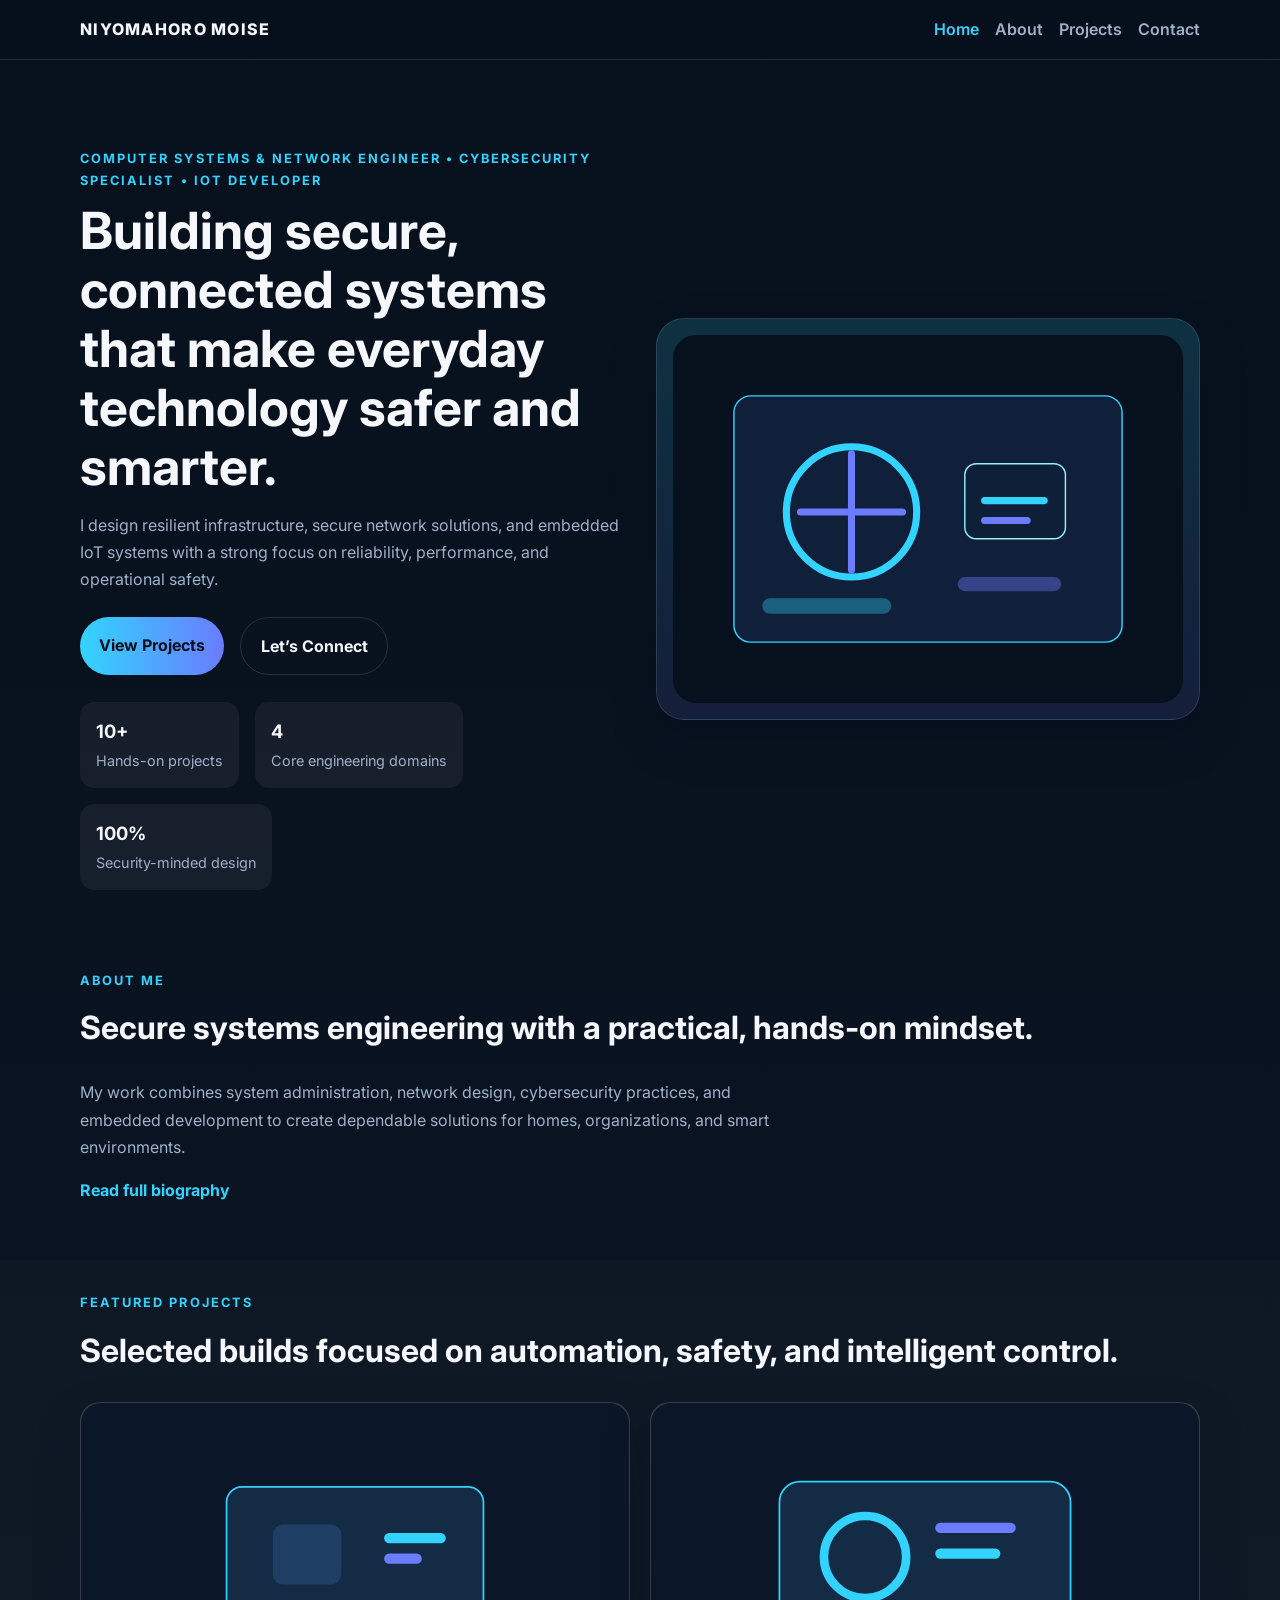
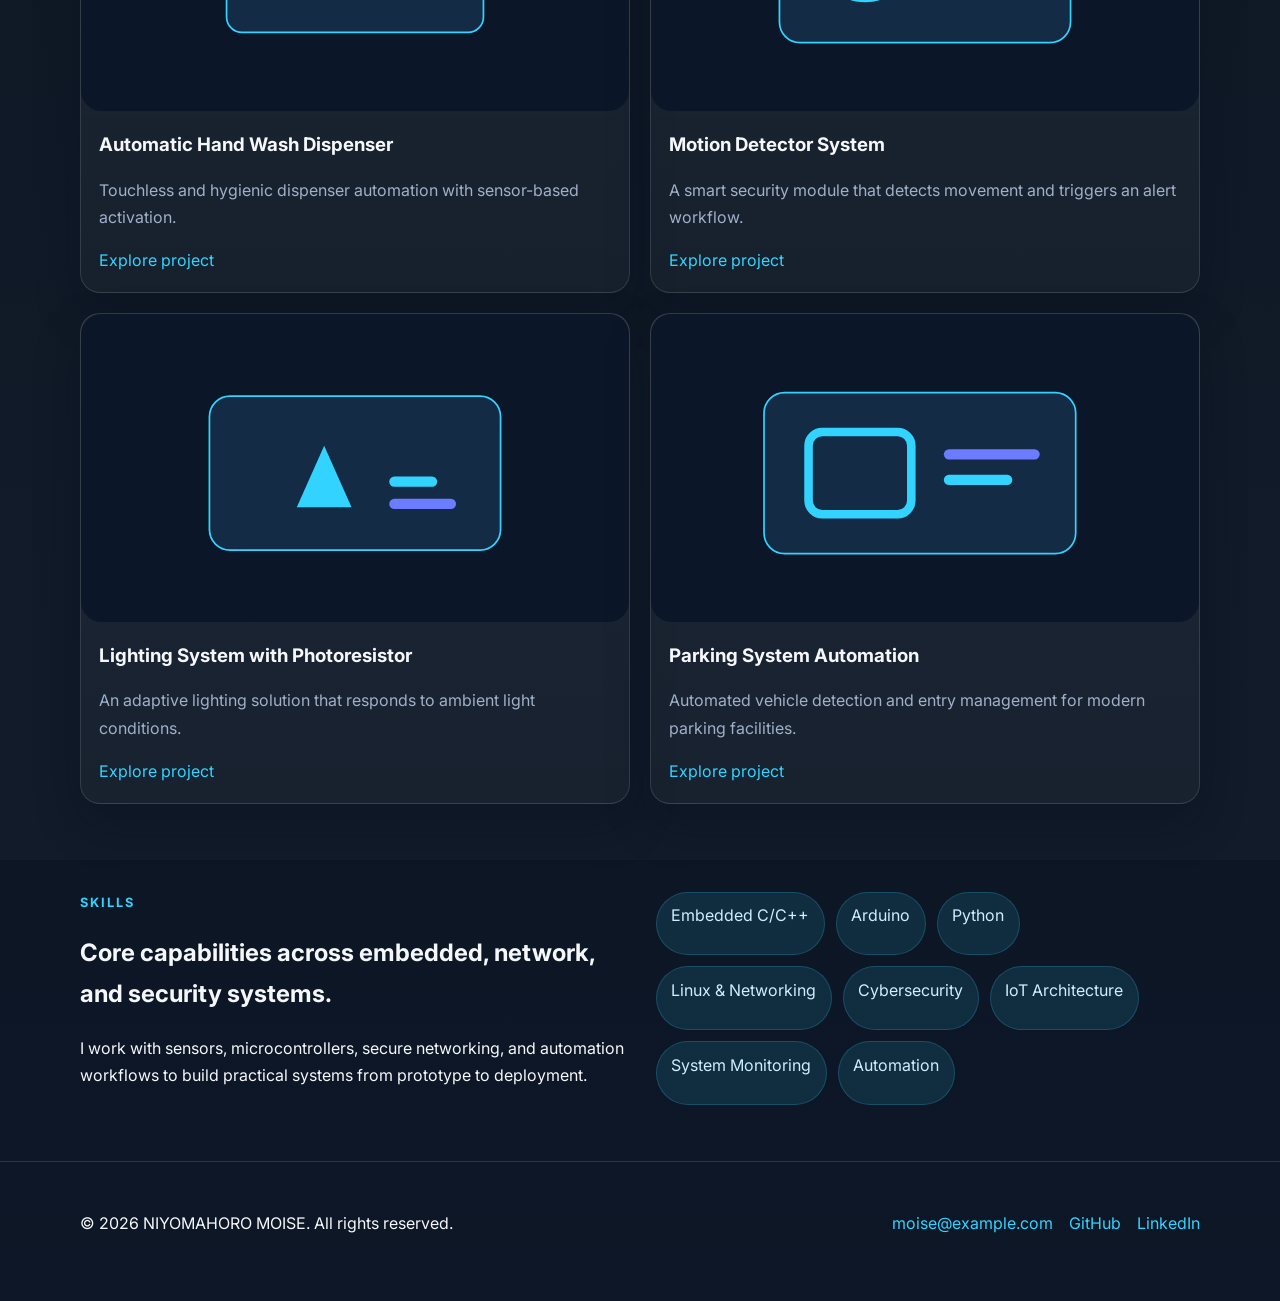
==== index.html @ 3edc1a29 "Initial portfolio website" ====
<!DOCTYPE html>
<html lang="en">
  <head>
    <meta charset="UTF-8" />
    <meta name="viewport" content="width=device-width, initial-scale=1.0" />
    <meta
      name="description"
      content="Portfolio of NIYOMAHORO MOISE, a Computer Systems & Network Engineer, Cybersecurity Specialist, and IoT Developer."
    />
    <meta name="theme-color" content="#07111d" />
    <meta name="robots" content="index,follow" />
    <title>NIYOMAHORO MOISE | Cybersecurity & IoT Engineer</title>
    <link rel="preconnect" href="https://fonts.googleapis.com" />
    <link rel="preconnect" href="https://fonts.gstatic.com" crossorigin />
    <link
      href="https://fonts.googleapis.com/css2?family=Inter:wght@400;500;600;700;800&display=swap"
      rel="stylesheet"
    />
    <link rel="stylesheet" href="styles.css" />
  </head>
  <body>
    <header class="site-header">
      <div class="container nav-wrap">
        <a class="brand" href="index.html">NIYOMAHORO MOISE</a>
        <nav aria-label="Primary navigation">
          <ul class="nav-links">
            <li><a href="index.html" class="active">Home</a></li>
            <li><a href="about.html">About</a></li>
            <li><a href="projects.html">Projects</a></li>
            <li><a href="contact.html">Contact</a></li>
          </ul>
        </nav>
      </div>
    </header>

    <main>
      <section class="hero">
        <div class="container hero-grid">
          <div class="hero-content">
            <p class="eyebrow">Computer Systems & Network Engineer • Cybersecurity Specialist • IoT Developer</p>
            <h1>Building secure, connected systems that make everyday technology safer and smarter.</h1>
            <p class="lead">
              I design resilient infrastructure, secure network solutions, and embedded IoT systems with a strong focus on reliability, performance, and operational safety.
            </p>
            <div class="hero-actions">
              <a class="btn btn-primary" href="projects.html">View Projects</a>
              <a class="btn btn-secondary" href="contact.html">Let’s Connect</a>
            </div>
            <ul class="quick-stats">
              <li><strong>10+</strong><span>Hands-on projects</span></li>
              <li><strong>4</strong><span>Core engineering domains</span></li>
              <li><strong>100%</strong><span>Security-minded design</span></li>
            </ul>
          </div>
          <div class="hero-visual">
            <img src="assets/images/hero-illustration.svg" alt="Cybersecurity and IoT illustration" />
          </div>
        </div>
      </section>

      <section class="section">
        <div class="container">
          <div class="section-heading">
            <p class="eyebrow">About Me</p>
            <h2>Secure systems engineering with a practical, hands-on mindset.</h2>
          </div>
          <div class="about-preview">
            <p>
              My work combines system administration, network design, cybersecurity practices, and embedded development to create dependable solutions for homes, organizations, and smart environments.
            </p>
            <a class="text-link" href="about.html">Read full biography</a>
          </div>
        </div>
      </section>

      <section class="section alt-section">
        <div class="container">
          <div class="section-heading">
            <p class="eyebrow">Featured Projects</p>
            <h2>Selected builds focused on automation, safety, and intelligent control.</h2>
          </div>
          <div class="card-grid">
            <article class="card">
              <img src="assets/images/project-handwash.svg" alt="Automatic Hand Wash Dispenser illustration" />
              <div class="card-body">
                <h3>Automatic Hand Wash Dispenser</h3>
                <p>Touchless and hygienic dispenser automation with sensor-based activation.</p>
                <a href="automatic-hand-wash-dispenser.html">Explore project</a>
              </div>
            </article>
            <article class="card">
              <img src="assets/images/project-motion.svg" alt="Motion Detector System illustration" />
              <div class="card-body">
                <h3>Motion Detector System</h3>
                <p>A smart security module that detects movement and triggers an alert workflow.</p>
                <a href="motion-detector-system.html">Explore project</a>
              </div>
            </article>
            <article class="card">
              <img src="assets/images/project-lighting.svg" alt="Lighting System with Photoresistor illustration" />
              <div class="card-body">
                <h3>Lighting System with Photoresistor</h3>
                <p>An adaptive lighting solution that responds to ambient light conditions.</p>
                <a href="lighting-system-photoresistor.html">Explore project</a>
              </div>
            </article>
            <article class="card">
              <img src="assets/images/project-parking.svg" alt="Parking System Automation illustration" />
              <div class="card-body">
                <h3>Parking System Automation</h3>
                <p>Automated vehicle detection and entry management for modern parking facilities.</p>
                <a href="parking-system-automation.html">Explore project</a>
              </div>
            </article>
          </div>
        </div>
      </section>

      <section class="section">
        <div class="container split-grid">
          <div>
            <p class="eyebrow">Skills</p>
            <h2>Core capabilities across embedded, network, and security systems.</h2>
            <p>
              I work with sensors, microcontrollers, secure networking, and automation workflows to build practical systems from prototype to deployment.
            </p>
          </div>
          <div class="pill-list">
            <span>Embedded C/C++</span>
            <span>Arduino</span>
            <span>Python</span>
            <span>Linux & Networking</span>
            <span>Cybersecurity</span>
            <span>IoT Architecture</span>
            <span>System Monitoring</span>
            <span>Automation</span>
          </div>
        </div>
      </section>
    </main>

    <footer class="site-footer">
      <div class="container footer-wrap">
        <p>© 2026 NIYOMAHORO MOISE. All rights reserved.</p>
        <div class="footer-links">
          <a href="mailto:moise@example.com">moise@example.com</a>
          <a href="https://github.com/MoiseNiyomahoro" target="_blank" rel="noreferrer">GitHub</a>
          <a href="https://www.linkedin.com/in/moise-niyomahoro/" target="_blank" rel="noreferrer">LinkedIn</a>
        </div>
      </div>
    </footer>
  </body>
</html>
---- styles.css ----
:root {
  --bg: #07111d;
  --bg-alt: #0d1727;
  --surface: #10203a;
  --surface-2: #162948;
  --text: #f5f7fb;
  --muted: #9fb0c9;
  --accent: #32d4ff;
  --accent-2: #6b7cff;
  --border: rgba(255, 255, 255, 0.12);
  --shadow: 0 20px 45px rgba(3, 12, 24, 0.28);
}

* {
  box-sizing: border-box;
}

html {
  scroll-behavior: smooth;
}

body {
  margin: 0;
  font-family: "Inter", Arial, sans-serif;
  color: var(--text);
  background: linear-gradient(180deg, var(--bg) 0%, var(--bg-alt) 100%);
  line-height: 1.7;
}

a {
  color: var(--accent);
  text-decoration: none;
}

a:hover {
  color: #84e4ff;
}

img {
  max-width: 100%;
  display: block;
  border-radius: 16px;
}

.container {
  width: min(1120px, calc(100% - 2rem));
  margin: 0 auto;
}

.site-header {
  position: sticky;
  top: 0;
  z-index: 20;
  background: rgba(7, 17, 29, 0.85);
  backdrop-filter: blur(14px);
  border-bottom: 1px solid var(--border);
}

.nav-wrap,
.footer-wrap {
  display: flex;
  align-items: center;
  justify-content: space-between;
  padding: 1rem 0;
  gap: 1rem;
}

.brand {
  font-weight: 800;
  letter-spacing: 0.08em;
  text-transform: uppercase;
  color: var(--text);
}

.nav-links {
  display: flex;
  gap: 1rem;
  list-style: none;
  margin: 0;
  padding: 0;
  flex-wrap: wrap;
}

.nav-links a {
  color: var(--muted);
  font-weight: 600;
}

.nav-links a.active,
.nav-links a:hover {
  color: var(--accent);
}

.hero {
  padding: 4.5rem 0 3rem;
}

.hero-grid,
.split-grid {
  display: grid;
  gap: 2rem;
}

.eyebrow {
  margin: 0 0 0.6rem;
  text-transform: uppercase;
  color: var(--accent);
  letter-spacing: 0.16em;
  font-size: 0.8rem;
  font-weight: 700;
}

.hero h1,
.content-section h1 {
  font-size: clamp(2rem, 4vw, 3.2rem);
  line-height: 1.15;
  margin: 0 0 1rem;
}

.lead,
.content-section p,
.about-preview p,
.card p,
.contact-card p {
  color: var(--muted);
  max-width: 70ch;
}

.hero-actions {
  display: flex;
  gap: 1rem;
  flex-wrap: wrap;
  margin: 1.5rem 0;
}

.btn {
  display: inline-block;
  padding: 0.9rem 1.2rem;
  border-radius: 999px;
  font-weight: 700;
  transition: transform 0.2s ease, background 0.2s ease;
}

.btn:hover {
  transform: translateY(-2px);
}

.btn-primary {
  background: linear-gradient(90deg, var(--accent) 0%, var(--accent-2) 100%);
  color: #03101a;
}

.btn-secondary {
  border: 1px solid var(--border);
  color: var(--text);
}

.quick-stats {
  display: flex;
  gap: 1rem;
  flex-wrap: wrap;
  list-style: none;
  padding: 0;
  margin: 1.7rem 0 0;
}

.quick-stats li {
  background: rgba(255, 255, 255, 0.05);
  padding: 0.85rem 1rem;
  border-radius: 14px;
  min-width: 140px;
}

.quick-stats strong {
  display: block;
  font-size: 1.15rem;
}

.quick-stats span {
  color: var(--muted);
  font-size: 0.9rem;
}

.hero-visual {
  background: linear-gradient(180deg, rgba(50, 212, 255, 0.16), rgba(107, 124, 255, 0.12));
  padding: 1rem;
  border-radius: 28px;
  border: 1px solid var(--border);
  box-shadow: var(--shadow);
}

.section {
  padding: 2rem 0 3.5rem;
}

.alt-section {
  background: rgba(255, 255, 255, 0.02);
}

.section-heading {
  margin-bottom: 1.5rem;
}

.section-heading h2,
.content-section h2 {
  margin: 0;
  font-size: clamp(1.45rem, 2.5vw, 2rem);
}

.card-grid {
  display: grid;
  gap: 1.25rem;
}

.card {
  background: linear-gradient(180deg, rgba(255,255,255,0.06), rgba(255,255,255,0.03));
  border: 1px solid var(--border);
  border-radius: 20px;
  overflow: hidden;
  box-shadow: var(--shadow);
}

.card-body {
  padding: 1.1rem;
}

.card h3 {
  margin-top: 0;
  margin-bottom: 0.6rem;
}

.pill-list {
  display: flex;
  gap: 0.7rem;
  flex-wrap: wrap;
}

.pill-list span {
  padding: 0.6rem 0.9rem;
  border-radius: 999px;
  background: rgba(50, 212, 255, 0.12);
  color: #cceefe;
  border: 1px solid rgba(50, 212, 255, 0.2);
}

.feature-list {
  color: var(--muted);
  padding-left: 1.2rem;
}

.page-shell {
  padding: 2.5rem 0 4rem;
}

.content-section {
  padding: 1rem 0 2rem;
}

.text-link {
  font-weight: 700;
}

.project-layout {
  display: grid;
  gap: 2rem;
}

.project-panel {
  background: rgba(255,255,255,0.04);
  border: 1px solid var(--border);
  border-radius: 24px;
  padding: 1.25rem;
}

.code-block {
  background: #020913;
  padding: 1rem;
  border-radius: 16px;
  overflow-x: auto;
  border: 1px solid var(--border);
}

.code-block code {
  color: #9aefff;
  font-family: Consolas, monospace;
  font-size: 0.95rem;
}

.placeholder {
  border: 1px dashed rgba(255,255,255,0.2);
  border-radius: 18px;
  padding: 1.5rem;
  text-align: center;
  color: var(--muted);
  background: rgba(255,255,255,0.03);
}

.contact-card {
  background: rgba(255,255,255,0.04);
  border: 1px solid var(--border);
  border-radius: 22px;
  padding: 1.25rem;
}

.site-footer {
  border-top: 1px solid var(--border);
  padding: 1rem 0 2rem;
}

.footer-links {
  display: flex;
  gap: 1rem;
  flex-wrap: wrap;
}

@media (min-width: 768px) {
  .hero-grid,
  .split-grid,
  .card-grid {
    grid-template-columns: repeat(2, minmax(0, 1fr));
  }

  .hero-grid {
    align-items: center;
  }

  .card-grid {
    grid-template-columns: repeat(2, minmax(0, 1fr));
  }

  .project-layout {
    grid-template-columns: 1.2fr 0.8fr;
  }
}

@media (min-width: 1024px) {
  .hero {
    padding-top: 5.5rem;
  }

  .card-grid {
    grid-template-columns: repeat(2, minmax(0, 1fr));
  }
}
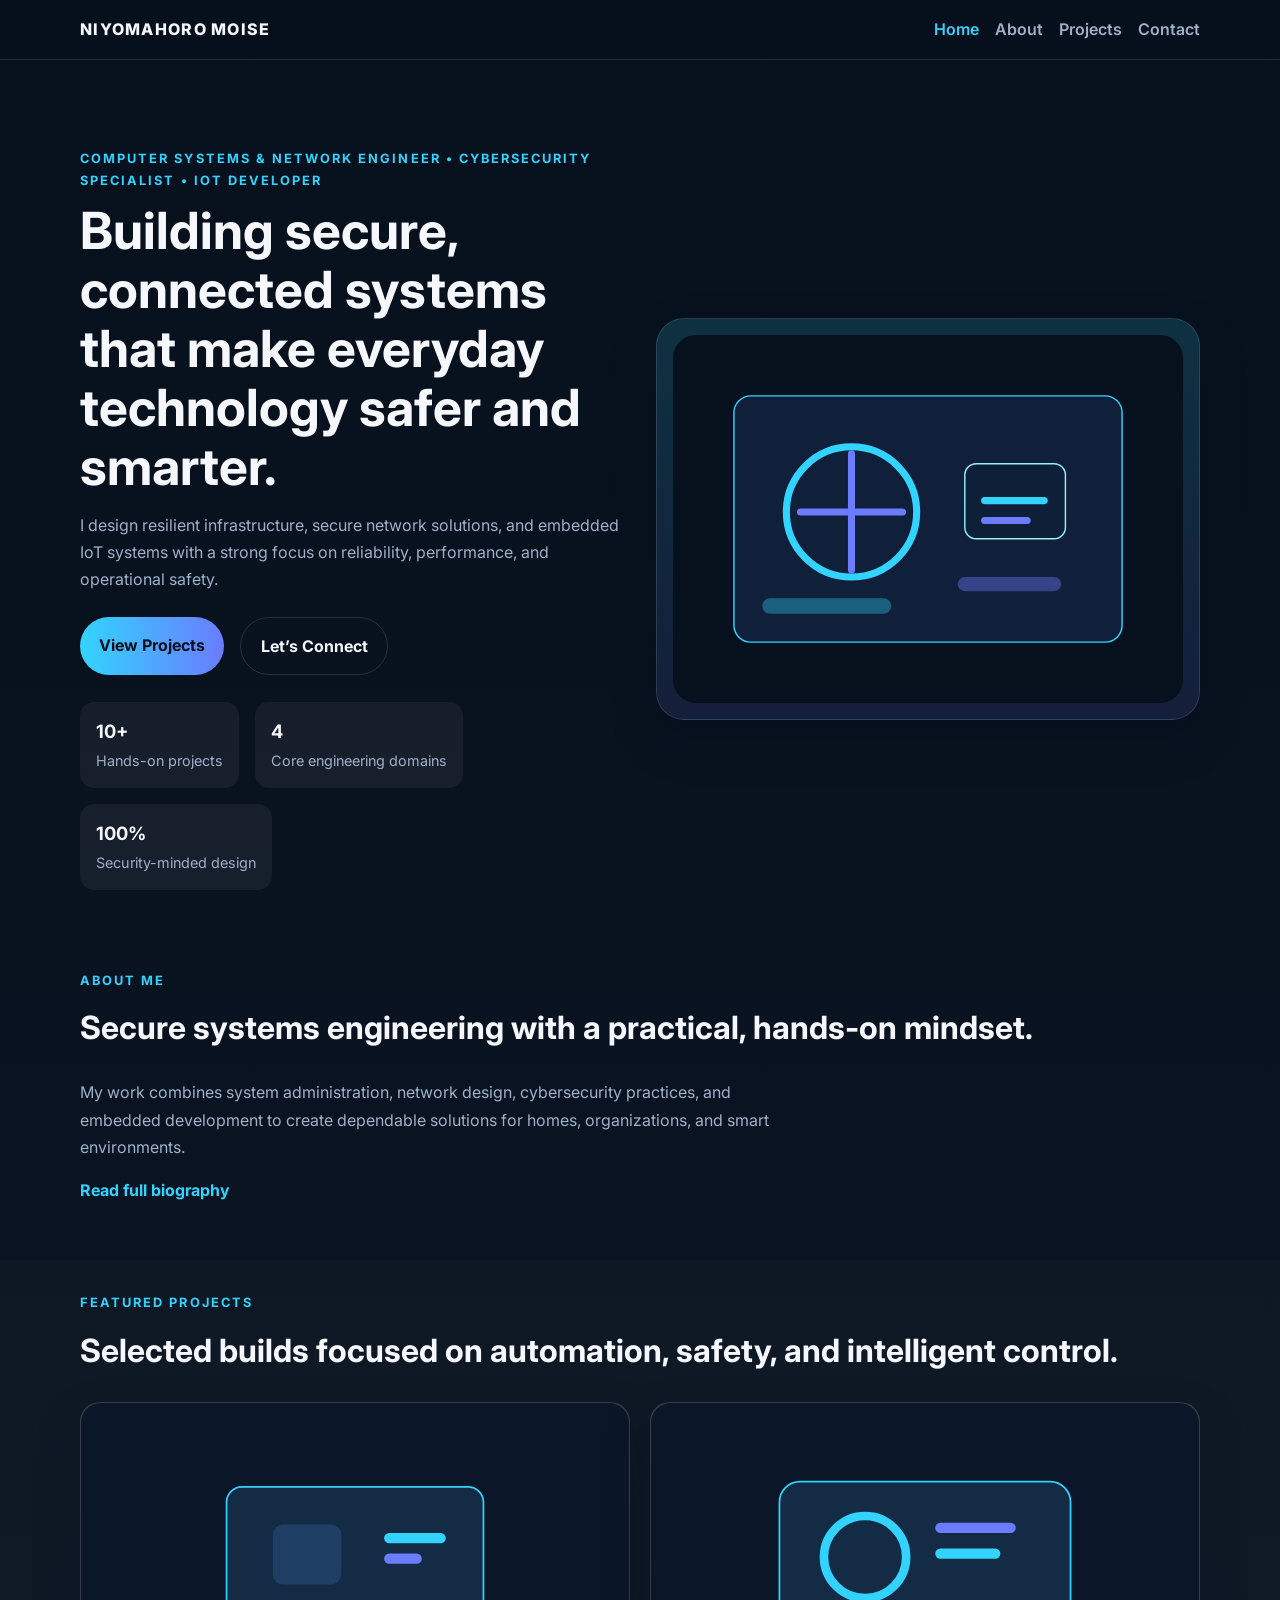
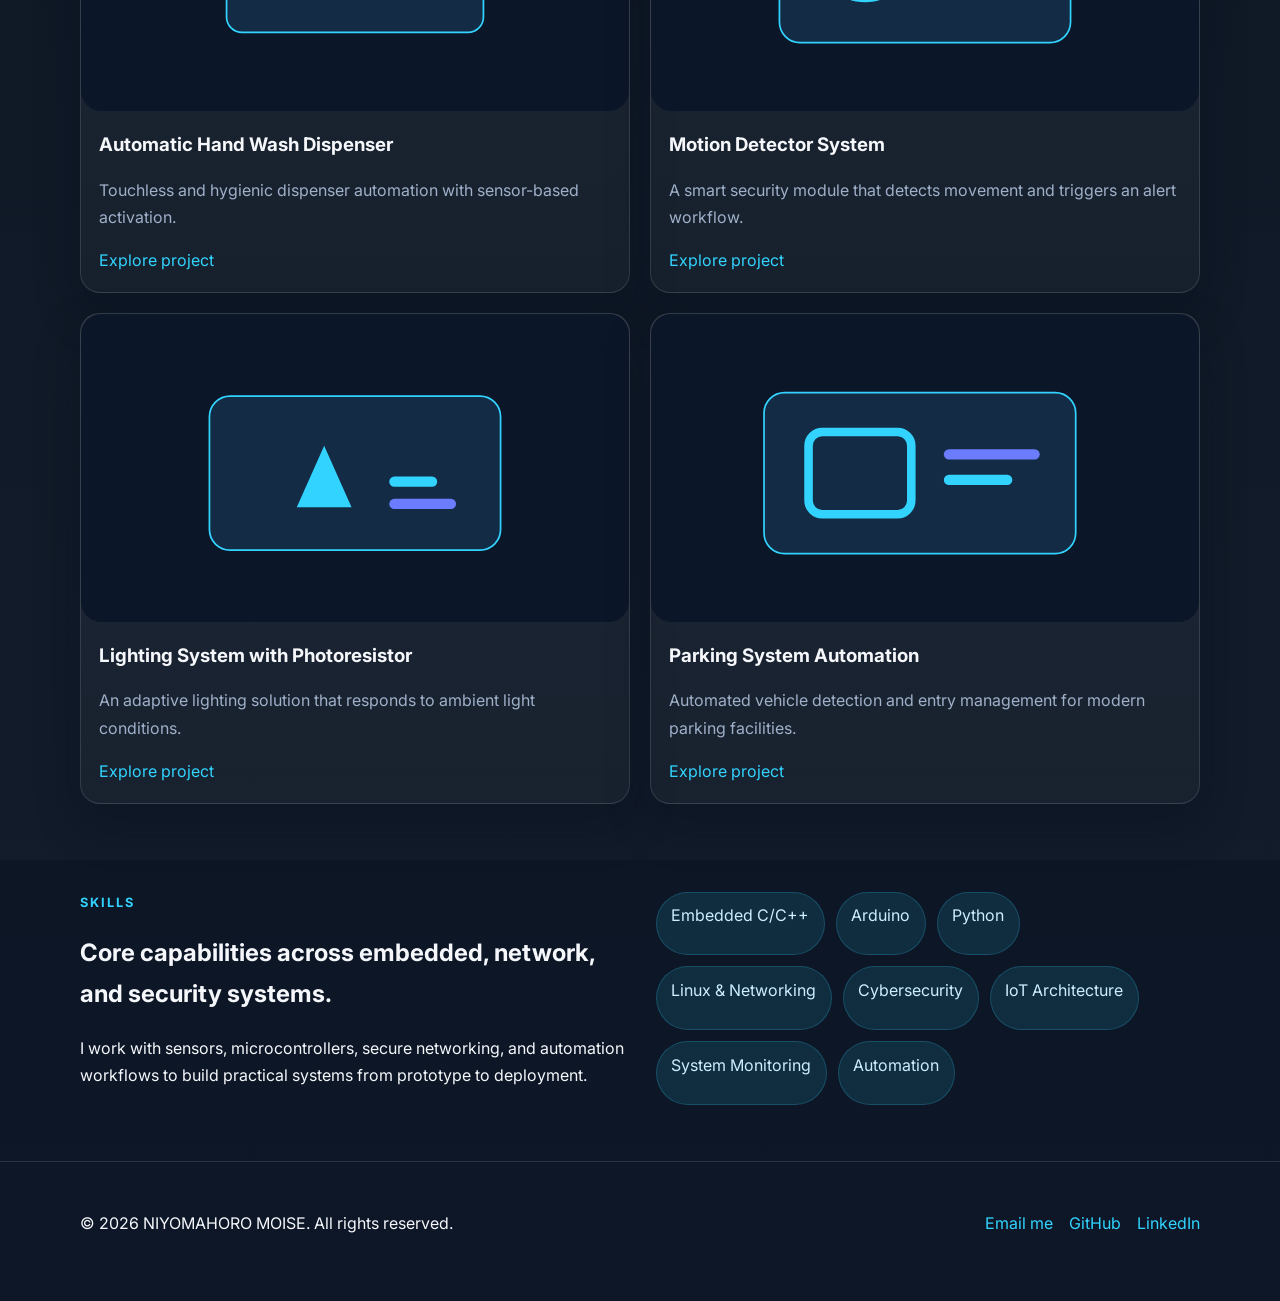
==== commit 6e3bec88: "Improve portfolio: add favicon, OG tags, 404 page, contact form, syntax highlighting, fix LICENSE an" ====
--- a/index.html
+++ b/index.html
@@ -10,6 +10,13 @@
     <meta name="theme-color" content="#07111d" />
     <meta name="robots" content="index,follow" />
     <title>NIYOMAHORO MOISE | Cybersecurity & IoT Engineer</title>
+    <link rel="icon" type="image/svg+xml" href="favicon.svg" />
+    <meta property="og:title" content="NIYOMAHORO MOISE | Cybersecurity & IoT Engineer" />
+    <meta property="og:description" content="Portfolio of NIYOMAHORO MOISE, a Computer Systems & Network Engineer, Cybersecurity Specialist, and IoT Developer." />
+    <meta property="og:type" content="website" />
+    <meta property="og:url" content="https://moiseniyomahoro.github.io/my-portfolio/" />
+    <meta property="og:image" content="https://moiseniyomahoro.github.io/my-portfolio/assets/images/hero-illustration.svg" />
+    <meta name="twitter:card" content="summary_large_image" />
     <link rel="preconnect" href="https://fonts.googleapis.com" />
     <link rel="preconnect" href="https://fonts.gstatic.com" crossorigin />
     <link
@@ -143,7 +150,7 @@
       <div class="container footer-wrap">
         <p>© 2026 NIYOMAHORO MOISE. All rights reserved.</p>
         <div class="footer-links">
-          <a href="mailto:moise@example.com">moise@example.com</a>
+          <a href="mailto:moise@example.com">Email me</a>
           <a href="https://github.com/MoiseNiyomahoro" target="_blank" rel="noreferrer">GitHub</a>
           <a href="https://www.linkedin.com/in/moise-niyomahoro/" target="_blank" rel="noreferrer">LinkedIn</a>
         </div>
--- a/styles.css
+++ b/styles.css
@@ -295,6 +295,12 @@
   background: rgba(255,255,255,0.03);
 }
 
+input,
+textarea {
+  font-family: inherit;
+  font-size: 1rem;
+}
+
 .contact-card {
   background: rgba(255,255,255,0.04);
   border: 1px solid var(--border);
@@ -324,10 +330,6 @@
     align-items: center;
   }
 
-  .card-grid {
-    grid-template-columns: repeat(2, minmax(0, 1fr));
-  }
-
   .project-layout {
     grid-template-columns: 1.2fr 0.8fr;
   }
@@ -337,8 +339,34 @@
   .hero {
     padding-top: 5.5rem;
   }
-
-  .card-grid {
-    grid-template-columns: repeat(2, minmax(0, 1fr));
-  }
-}
+}
+
+@media print {
+  body {
+    background: #fff;
+    color: #000;
+    font-size: 11pt;
+  }
+  .site-header,
+  .site-footer,
+  .hero-visual,
+  .btn,
+  .pill-list,
+  .quick-stats {
+    display: none;
+  }
+  .container {
+    width: 100%;
+    max-width: none;
+  }
+  a {
+    color: #000;
+    text-decoration: underline;
+  }
+  .card {
+    background: none;
+    border: 1px solid #ccc;
+    box-shadow: none;
+    break-inside: avoid;
+  }
+}
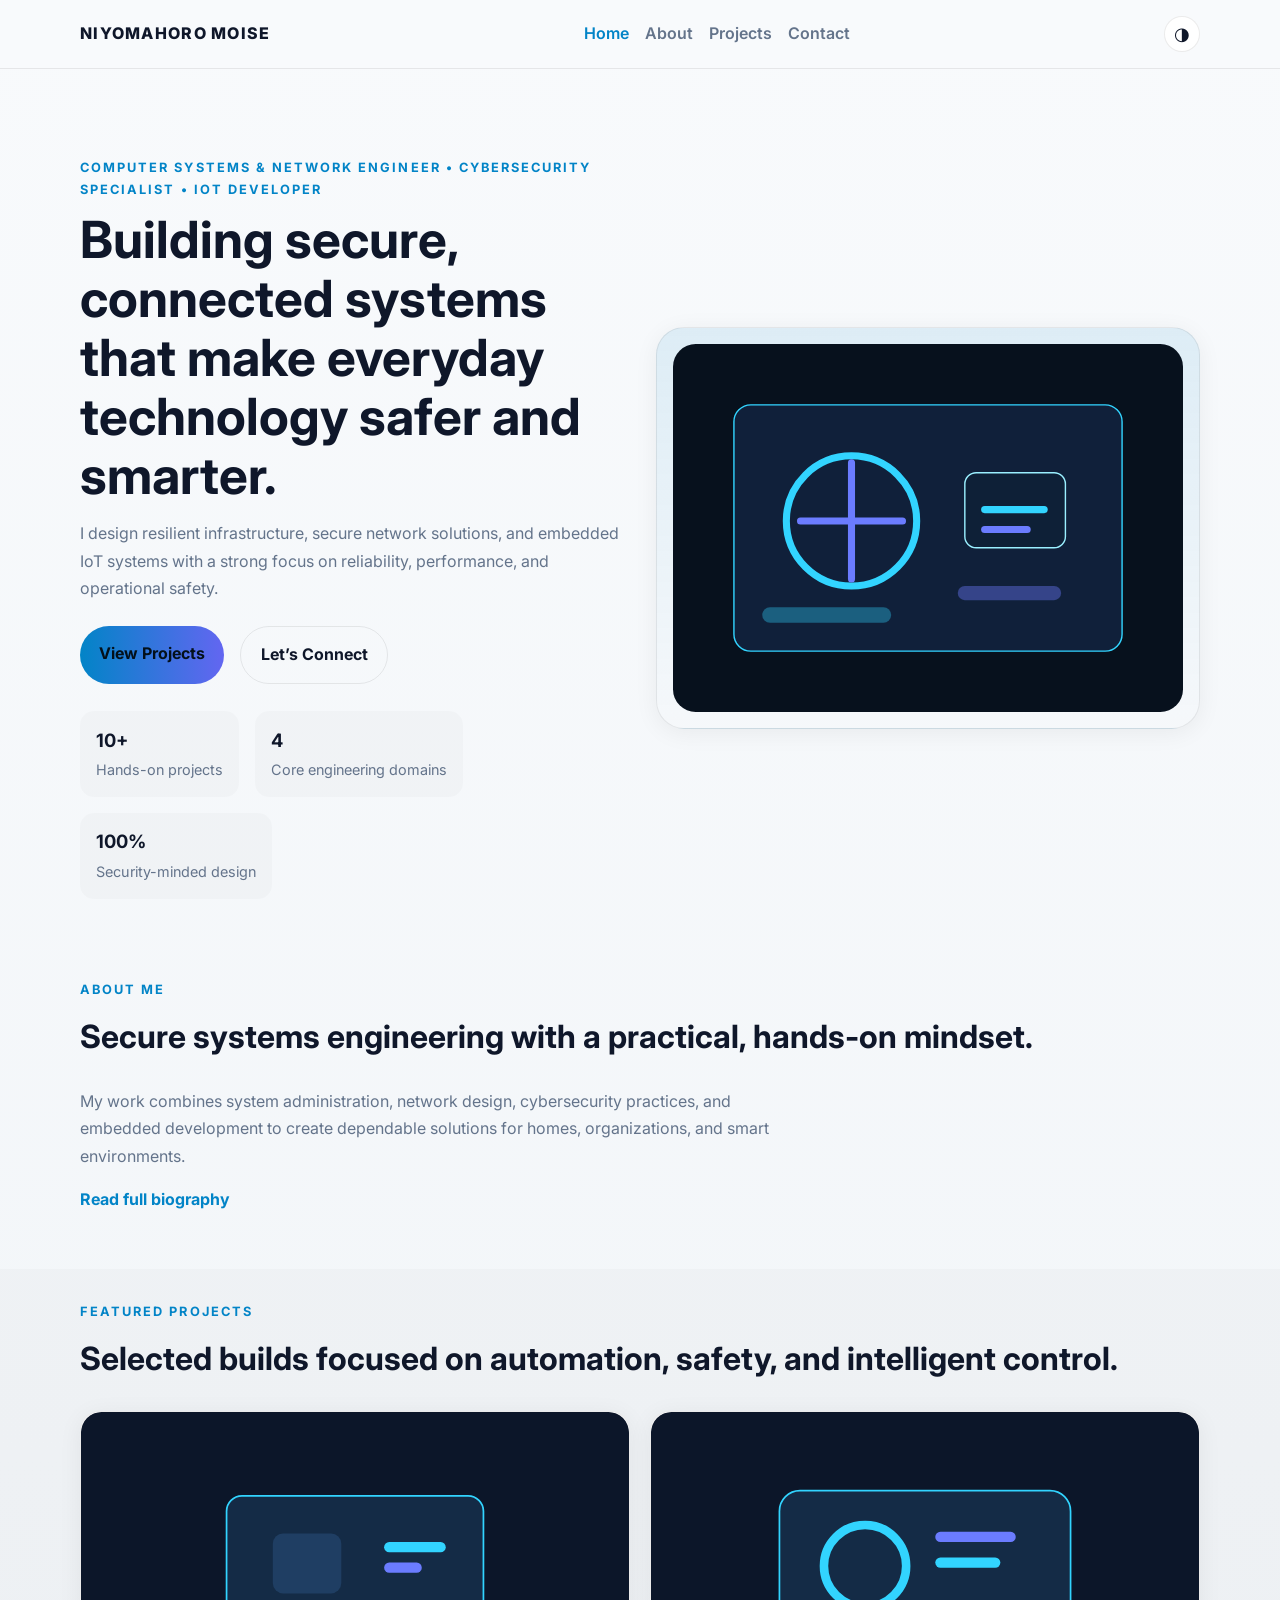
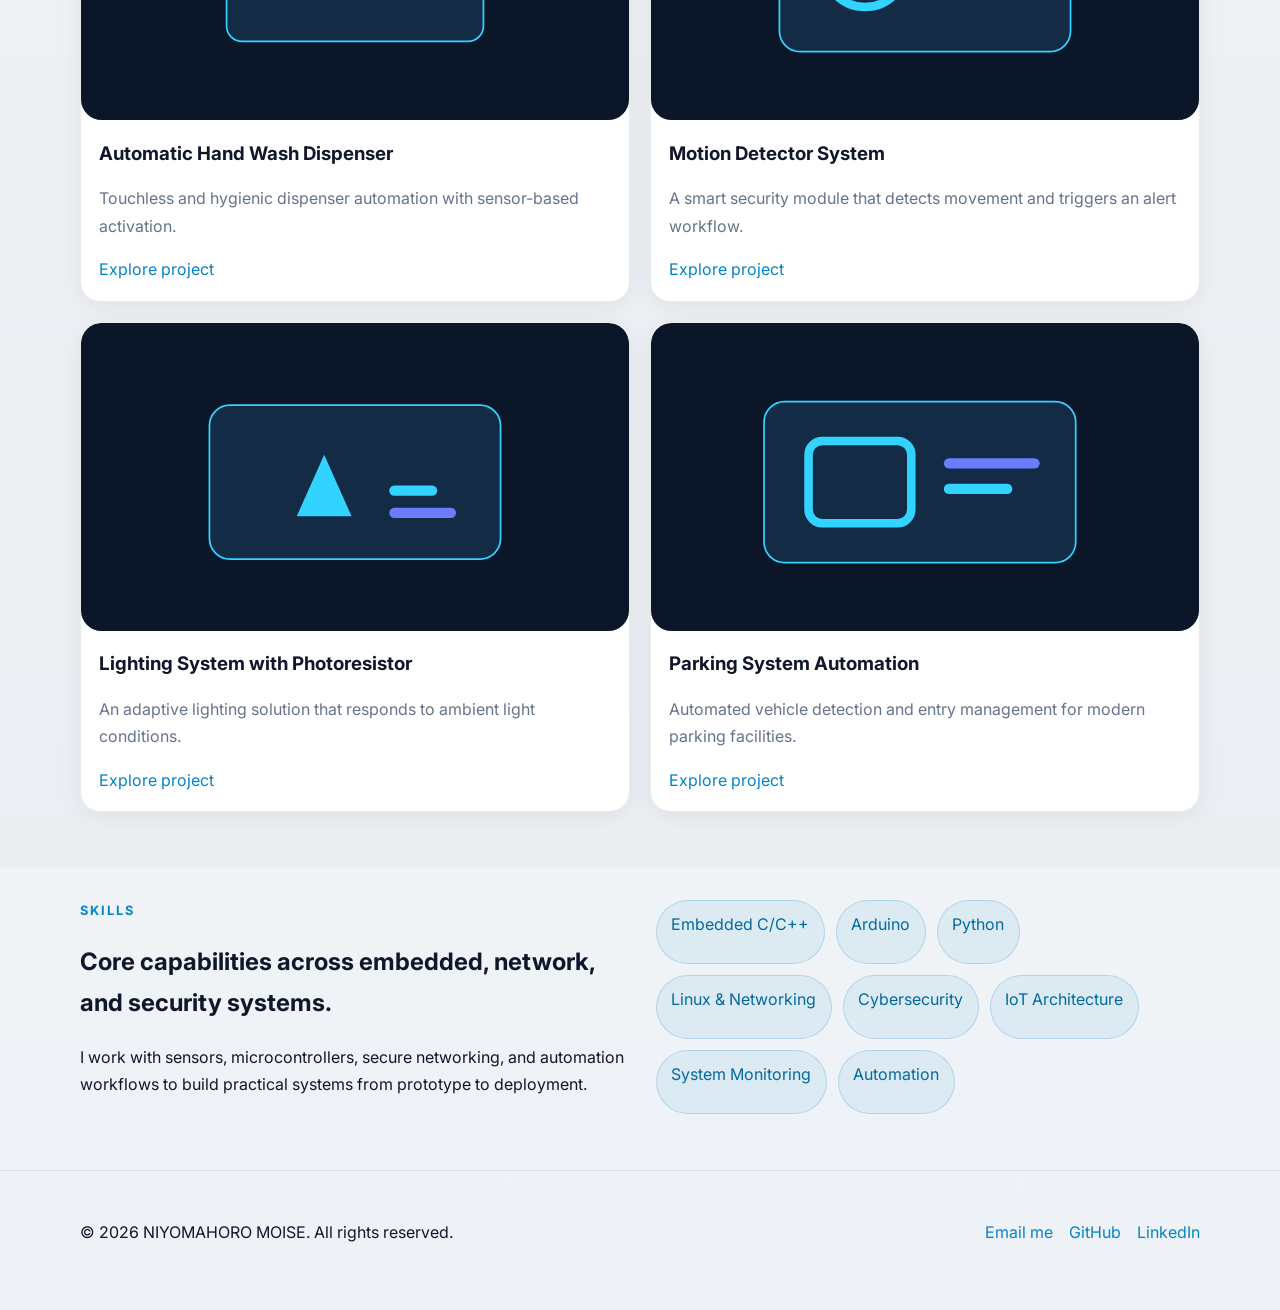
==== commit 77910db7: "Modernize portfolio: mobile nav, dark/light mode, scroll animations, project filter, accessibility, " ====
--- a/index.html
+++ b/index.html
@@ -26,9 +26,14 @@
     <link rel="stylesheet" href="styles.css" />
   </head>
   <body>
+    <a class="skip-link" href="#main-content">Skip to content</a>
+    <div class="scroll-progress" role="progressbar" aria-label="Page scroll progress"></div>
     <header class="site-header">
       <div class="container nav-wrap">
         <a class="brand" href="index.html">NIYOMAHORO MOISE</a>
+        <button class="nav-toggle" aria-label="Toggle navigation" aria-expanded="false">
+          <span></span><span></span><span></span>
+        </button>
         <nav aria-label="Primary navigation">
           <ul class="nav-links">
             <li><a href="index.html" class="active">Home</a></li>
@@ -37,11 +42,12 @@
             <li><a href="contact.html">Contact</a></li>
           </ul>
         </nav>
+        <button class="theme-toggle" aria-label="Switch between dark and light mode" title="Toggle theme">&#9681;</button>
       </div>
     </header>
 
-    <main>
-      <section class="hero">
+    <main id="main-content">
+      <section class="hero" data-reveal>
         <div class="container hero-grid">
           <div class="hero-content">
             <p class="eyebrow">Computer Systems & Network Engineer • Cybersecurity Specialist • IoT Developer</p>
@@ -60,12 +66,12 @@
             </ul>
           </div>
           <div class="hero-visual">
-            <img src="assets/images/hero-illustration.svg" alt="Cybersecurity and IoT illustration" />
+            <img src="assets/images/hero-illustration.svg" alt="Cybersecurity and IoT illustration" loading="lazy" />
           </div>
         </div>
       </section>
 
-      <section class="section">
+      <section class="section" data-reveal>
         <div class="container">
           <div class="section-heading">
             <p class="eyebrow">About Me</p>
@@ -80,7 +86,7 @@
         </div>
       </section>
 
-      <section class="section alt-section">
+      <section class="section alt-section" data-reveal>
         <div class="container">
           <div class="section-heading">
             <p class="eyebrow">Featured Projects</p>
@@ -88,7 +94,7 @@
           </div>
           <div class="card-grid">
             <article class="card">
-              <img src="assets/images/project-handwash.svg" alt="Automatic Hand Wash Dispenser illustration" />
+              <img src="assets/images/project-handwash.svg" alt="Automatic Hand Wash Dispenser illustration" loading="lazy" />
               <div class="card-body">
                 <h3>Automatic Hand Wash Dispenser</h3>
                 <p>Touchless and hygienic dispenser automation with sensor-based activation.</p>
@@ -96,7 +102,7 @@
               </div>
             </article>
             <article class="card">
-              <img src="assets/images/project-motion.svg" alt="Motion Detector System illustration" />
+              <img src="assets/images/project-motion.svg" alt="Motion Detector System illustration" loading="lazy" />
               <div class="card-body">
                 <h3>Motion Detector System</h3>
                 <p>A smart security module that detects movement and triggers an alert workflow.</p>
@@ -104,7 +110,7 @@
               </div>
             </article>
             <article class="card">
-              <img src="assets/images/project-lighting.svg" alt="Lighting System with Photoresistor illustration" />
+              <img src="assets/images/project-lighting.svg" alt="Lighting System with Photoresistor illustration" loading="lazy" />
               <div class="card-body">
                 <h3>Lighting System with Photoresistor</h3>
                 <p>An adaptive lighting solution that responds to ambient light conditions.</p>
@@ -112,7 +118,7 @@
               </div>
             </article>
             <article class="card">
-              <img src="assets/images/project-parking.svg" alt="Parking System Automation illustration" />
+              <img src="assets/images/project-parking.svg" alt="Parking System Automation illustration" loading="lazy" />
               <div class="card-body">
                 <h3>Parking System Automation</h3>
                 <p>Automated vehicle detection and entry management for modern parking facilities.</p>
@@ -123,7 +129,7 @@
         </div>
       </section>
 
-      <section class="section">
+      <section class="section" data-reveal>
         <div class="container split-grid">
           <div>
             <p class="eyebrow">Skills</p>
@@ -148,7 +154,7 @@
 
     <footer class="site-footer">
       <div class="container footer-wrap">
-        <p>© 2026 NIYOMAHORO MOISE. All rights reserved.</p>
+        <p>&copy; <span id="year">2026</span> NIYOMAHORO MOISE. All rights reserved.</p>
         <div class="footer-links">
           <a href="mailto:moise@example.com">Email me</a>
           <a href="https://github.com/MoiseNiyomahoro" target="_blank" rel="noreferrer">GitHub</a>
@@ -156,5 +162,7 @@
         </div>
       </div>
     </footer>
+    <button class="back-to-top" aria-label="Back to top">&uarr;</button>
+  <script src="script.js"></script>
   </body>
 </html>
--- a/styles.css
+++ b/styles.css
@@ -9,6 +9,37 @@
   --accent-2: #6b7cff;
   --border: rgba(255, 255, 255, 0.12);
   --shadow: 0 20px 45px rgba(3, 12, 24, 0.28);
+  --glow: rgba(50, 212, 255, 0.15);
+  --card-bg: linear-gradient(180deg, rgba(255,255,255,0.06), rgba(255,255,255,0.03));
+  --pill-bg: rgba(50, 212, 255, 0.12);
+  --pill-text: #cceefe;
+  --pill-border: rgba(50, 212, 255, 0.2);
+  --header-bg: rgba(7, 17, 29, 0.85);
+  --alt-bg: rgba(255, 255, 255, 0.02);
+  --input-bg: #1a2d4a;
+  --card-hover: 0 8px 30px rgba(50, 212, 255, 0.12);
+}
+
+html.light {
+  --bg: #f8fafc;
+  --bg-alt: #eef2f6;
+  --surface: #ffffff;
+  --surface-2: #f1f5f9;
+  --text: #0f172a;
+  --muted: #64748b;
+  --accent: #0284c7;
+  --accent-2: #6366f1;
+  --border: rgba(0, 0, 0, 0.08);
+  --shadow: 0 4px 24px rgba(0, 0, 0, 0.06);
+  --glow: rgba(2, 132, 199, 0.1);
+  --card-bg: #ffffff;
+  --pill-bg: rgba(2, 132, 199, 0.08);
+  --pill-text: #0369a1;
+  --pill-border: rgba(2, 132, 199, 0.2);
+  --header-bg: rgba(248, 250, 252, 0.9);
+  --alt-bg: rgba(0, 0, 0, 0.02);
+  --input-bg: #ffffff;
+  --card-hover: 0 8px 30px rgba(0, 0, 0, 0.1);
 }
 
 * {
@@ -47,11 +78,39 @@
   margin: 0 auto;
 }
 
+/* --- Skip link --- */
+.skip-link {
+  position: absolute;
+  top: -100%;
+  left: 1rem;
+  z-index: 100;
+  padding: 0.5rem 1rem;
+  background: var(--accent);
+  color: #03101a;
+  font-weight: 700;
+  border-radius: 0 0 8px 8px;
+}
+.skip-link:focus {
+  top: 0;
+}
+
+/* --- Scroll progress bar --- */
+.scroll-progress {
+  position: fixed;
+  top: 0;
+  left: 0;
+  width: 0%;
+  height: 3px;
+  background: linear-gradient(90deg, var(--accent), var(--accent-2));
+  z-index: 100;
+  transition: width 0.1s;
+}
+
 .site-header {
   position: sticky;
   top: 0;
   z-index: 20;
-  background: rgba(7, 17, 29, 0.85);
+  background: var(--header-bg);
   backdrop-filter: blur(14px);
   border-bottom: 1px solid var(--border);
 }
@@ -89,6 +148,108 @@
 .nav-links a.active,
 .nav-links a:hover {
   color: var(--accent);
+}
+
+/* --- Nav toggle (hamburger) --- */
+.nav-toggle {
+  display: none;
+  flex-direction: column;
+  gap: 5px;
+  background: none;
+  border: none;
+  cursor: pointer;
+  padding: 4px;
+  z-index: 25;
+}
+.nav-toggle span {
+  display: block;
+  width: 24px;
+  height: 2px;
+  background: var(--text);
+  border-radius: 2px;
+  transition: transform 0.3s, opacity 0.3s;
+}
+.nav-toggle[aria-expanded="true"] span:nth-child(1) {
+  transform: rotate(45deg) translate(5px, 5px);
+}
+.nav-toggle[aria-expanded="true"] span:nth-child(2) {
+  opacity: 0;
+}
+.nav-toggle[aria-expanded="true"] span:nth-child(3) {
+  transform: rotate(-45deg) translate(5px, -5px);
+}
+
+/* --- Theme toggle --- */
+.theme-toggle {
+  display: flex;
+  align-items: center;
+  justify-content: center;
+  width: 36px;
+  height: 36px;
+  border-radius: 50%;
+  background: var(--surface);
+  border: 1px solid var(--border);
+  cursor: pointer;
+  color: var(--text);
+  font-size: 1.1rem;
+  transition: background 0.2s;
+  flex-shrink: 0;
+}
+.theme-toggle:hover {
+  background: var(--surface-2);
+}
+
+/* --- Back to top --- */
+.back-to-top {
+  position: fixed;
+  bottom: 2rem;
+  right: 2rem;
+  z-index: 30;
+  width: 44px;
+  height: 44px;
+  border-radius: 50%;
+  background: var(--surface);
+  border: 1px solid var(--border);
+  color: var(--text);
+  font-size: 1.3rem;
+  cursor: pointer;
+  opacity: 0;
+  transform: translateY(10px);
+  pointer-events: none;
+  transition: opacity 0.3s, transform 0.3s, background 0.2s;
+  display: flex;
+  align-items: center;
+  justify-content: center;
+}
+.back-to-top.visible {
+  opacity: 1;
+  transform: translateY(0);
+  pointer-events: auto;
+}
+.back-to-top:hover {
+  background: var(--surface-2);
+}
+
+/* --- Scroll reveal --- */
+[data-reveal] {
+  opacity: 0;
+  transform: translateY(24px);
+  transition: opacity 0.6s ease, transform 0.6s ease;
+}
+[data-reveal].revealed {
+  opacity: 1;
+  transform: translateY(0);
+}
+
+@media (prefers-reduced-motion: reduce) {
+  [data-reveal] {
+    opacity: 1;
+    transform: none;
+    transition: none;
+  }
+  .back-to-top {
+    transition: none;
+  }
 }
 
 .hero {
@@ -165,7 +326,7 @@
 }
 
 .quick-stats li {
-  background: rgba(255, 255, 255, 0.05);
+  background: var(--alt-bg);
   padding: 0.85rem 1rem;
   border-radius: 14px;
   min-width: 140px;
@@ -182,7 +343,7 @@
 }
 
 .hero-visual {
-  background: linear-gradient(180deg, rgba(50, 212, 255, 0.16), rgba(107, 124, 255, 0.12));
+  background: linear-gradient(180deg, var(--glow), transparent);
   padding: 1rem;
   border-radius: 28px;
   border: 1px solid var(--border);
@@ -194,7 +355,7 @@
 }
 
 .alt-section {
-  background: rgba(255, 255, 255, 0.02);
+  background: var(--alt-bg);
 }
 
 .section-heading {
@@ -213,11 +374,23 @@
 }
 
 .card {
-  background: linear-gradient(180deg, rgba(255,255,255,0.06), rgba(255,255,255,0.03));
+  background: var(--card-bg);
   border: 1px solid var(--border);
   border-radius: 20px;
   overflow: hidden;
   box-shadow: var(--shadow);
+  transition: transform 0.3s ease, box-shadow 0.3s ease, border-color 0.3s ease;
+}
+.card:hover {
+  transform: translateY(-4px);
+  box-shadow: var(--card-hover);
+  border-color: var(--accent);
+}
+.card img {
+  transition: transform 0.4s ease;
+}
+.card:hover img {
+  transform: scale(1.03);
 }
 
 .card-body {
@@ -238,9 +411,13 @@
 .pill-list span {
   padding: 0.6rem 0.9rem;
   border-radius: 999px;
-  background: rgba(50, 212, 255, 0.12);
-  color: #cceefe;
-  border: 1px solid rgba(50, 212, 255, 0.2);
+  background: var(--pill-bg);
+  color: var(--pill-text);
+  border: 1px solid var(--pill-border);
+  transition: background 0.2s, border-color 0.2s;
+}
+.pill-list span:hover {
+  border-color: var(--accent);
 }
 
 .feature-list {
@@ -266,7 +443,7 @@
 }
 
 .project-panel {
-  background: rgba(255,255,255,0.04);
+  background: var(--alt-bg);
   border: 1px solid var(--border);
   border-radius: 24px;
   padding: 1.25rem;
@@ -279,6 +456,9 @@
   overflow-x: auto;
   border: 1px solid var(--border);
 }
+html.light .code-block {
+  background: #0f172a;
+}
 
 .code-block code {
   color: #9aefff;
@@ -287,22 +467,68 @@
 }
 
 .placeholder {
-  border: 1px dashed rgba(255,255,255,0.2);
+  border: 1px dashed var(--border);
   border-radius: 18px;
   padding: 1.5rem;
   text-align: center;
   color: var(--muted);
-  background: rgba(255,255,255,0.03);
-}
-
-input,
-textarea {
+  background: var(--alt-bg);
+}
+
+input:not([type="submit"]),
+textarea,
+select {
   font-family: inherit;
   font-size: 1rem;
+  width: 100%;
+  padding: 0.75rem;
+  border-radius: 12px;
+  border: 1px solid var(--border);
+  background: var(--input-bg);
+  color: var(--text);
+  transition: border-color 0.2s, box-shadow 0.2s;
+}
+input:not([type="submit"]):focus,
+textarea:focus,
+select:focus {
+  outline: none;
+  border-color: var(--accent);
+  box-shadow: 0 0 0 3px var(--glow);
+}
+label {
+  display: block;
+  margin-bottom: 0.3rem;
+  font-weight: 600;
+}
+.form-group {
+  margin-bottom: 1rem;
+}
+.form-controls {
+  display: flex;
+  gap: 0.75rem;
+  flex-wrap: wrap;
+}
+.btn[type="submit"] {
+  border: none;
+  cursor: pointer;
+  font-size: 1rem;
+}
+
+/* --- Project filter --- */
+.filter-bar {
+  display: flex;
+  gap: 0.75rem;
+  align-items: center;
+  margin-bottom: 1.5rem;
+  flex-wrap: wrap;
+}
+.filter-bar select {
+  max-width: 220px;
+  flex-shrink: 0;
 }
 
 .contact-card {
-  background: rgba(255,255,255,0.04);
+  background: var(--alt-bg);
   border: 1px solid var(--border);
   border-radius: 22px;
   padding: 1.25rem;
@@ -317,6 +543,52 @@
   display: flex;
   gap: 1rem;
   flex-wrap: wrap;
+}
+
+@media (max-width: 767px) {
+  .nav-links {
+    position: fixed;
+    top: 0;
+    right: -100%;
+    width: 280px;
+    height: 100vh;
+    flex-direction: column;
+    background: var(--bg);
+    border-left: 1px solid var(--border);
+    padding: 5rem 2rem 2rem;
+    gap: 0;
+    transition: right 0.35s ease;
+    z-index: 22;
+    overflow-y: auto;
+  }
+  .nav-links.open {
+    right: 0;
+  }
+  .nav-links li {
+    width: 100%;
+  }
+  .nav-links a {
+    display: block;
+    padding: 0.8rem 0;
+    border-bottom: 1px solid var(--border);
+    font-size: 1.1rem;
+  }
+  .nav-toggle {
+    display: flex;
+  }
+  body.nav-open::after {
+    content: "";
+    position: fixed;
+    inset: 0;
+    background: rgba(0, 0, 0, 0.5);
+    z-index: 21;
+  }
+  .hero {
+    padding: 3rem 0 2rem;
+  }
+  .quick-stats li {
+    min-width: 100%;
+  }
 }
 
 @media (min-width: 768px) {
@@ -338,6 +610,12 @@
 @media (min-width: 1024px) {
   .hero {
     padding-top: 5.5rem;
+  }
+}
+
+@media (min-width: 900px) {
+  .card-grid {
+    grid-template-columns: repeat(2, minmax(0, 1fr));
   }
 }
 
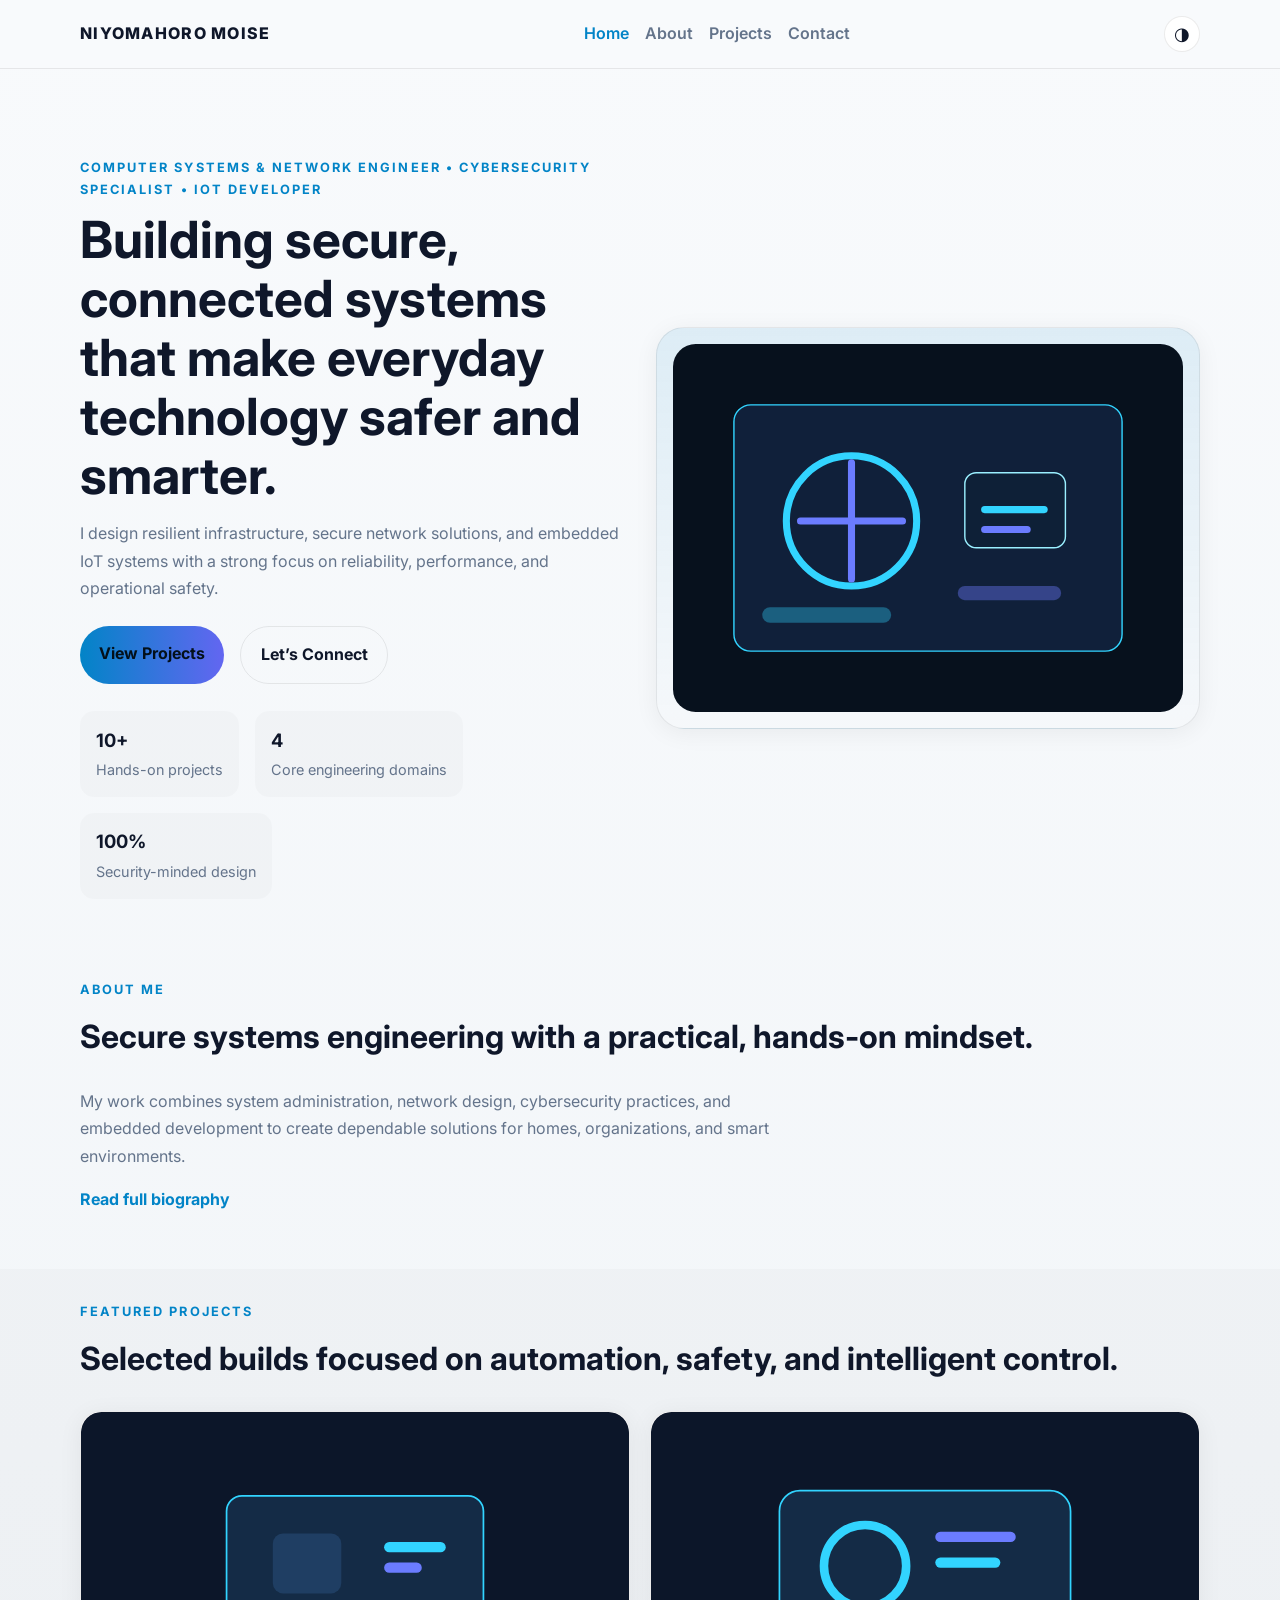
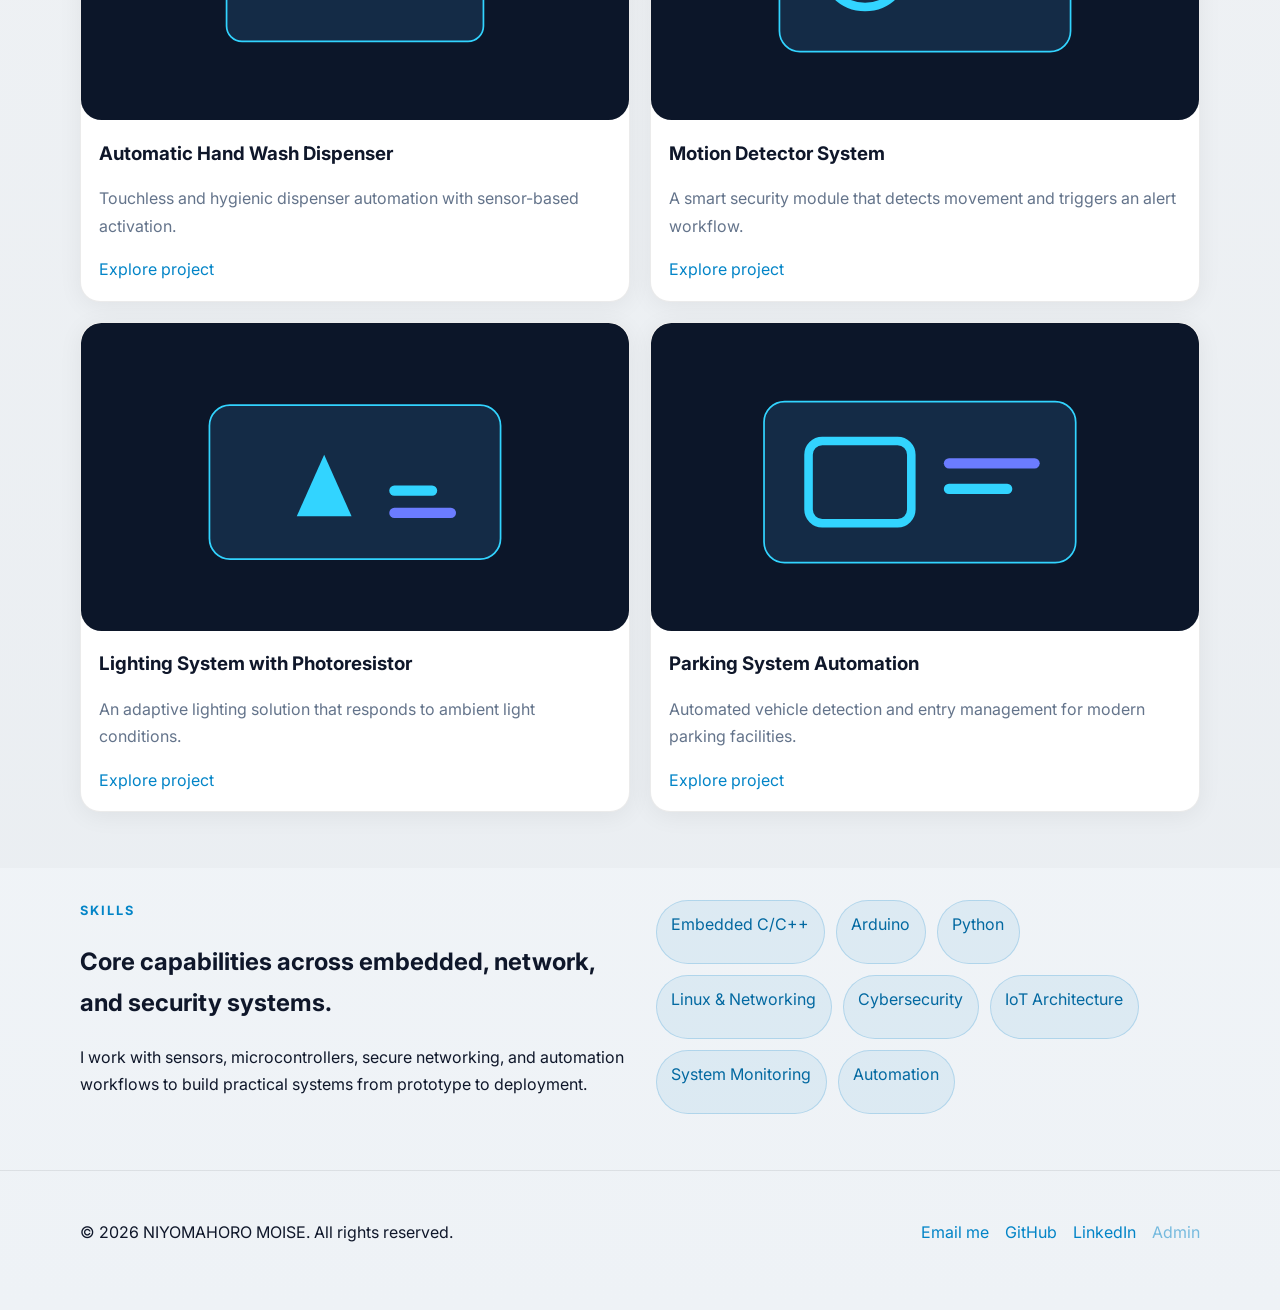
==== commit 97a00c20: "Add CRUD admin panel: project management, message inbox, data export/import, dynamic project renderi" ====
--- a/index.html
+++ b/index.html
@@ -98,7 +98,7 @@
               <div class="card-body">
                 <h3>Automatic Hand Wash Dispenser</h3>
                 <p>Touchless and hygienic dispenser automation with sensor-based activation.</p>
-                <a href="automatic-hand-wash-dispenser.html">Explore project</a>
+                <a href="project-detail.html?id=handwash">Explore project</a>
               </div>
             </article>
             <article class="card">
@@ -106,7 +106,7 @@
               <div class="card-body">
                 <h3>Motion Detector System</h3>
                 <p>A smart security module that detects movement and triggers an alert workflow.</p>
-                <a href="motion-detector-system.html">Explore project</a>
+                <a href="project-detail.html?id=motion">Explore project</a>
               </div>
             </article>
             <article class="card">
@@ -114,7 +114,7 @@
               <div class="card-body">
                 <h3>Lighting System with Photoresistor</h3>
                 <p>An adaptive lighting solution that responds to ambient light conditions.</p>
-                <a href="lighting-system-photoresistor.html">Explore project</a>
+                <a href="project-detail.html?id=lighting">Explore project</a>
               </div>
             </article>
             <article class="card">
@@ -122,7 +122,7 @@
               <div class="card-body">
                 <h3>Parking System Automation</h3>
                 <p>Automated vehicle detection and entry management for modern parking facilities.</p>
-                <a href="parking-system-automation.html">Explore project</a>
+                <a href="project-detail.html?id=parking">Explore project</a>
               </div>
             </article>
           </div>
@@ -159,6 +159,7 @@
           <a href="mailto:moise@example.com">Email me</a>
           <a href="https://github.com/MoiseNiyomahoro" target="_blank" rel="noreferrer">GitHub</a>
           <a href="https://www.linkedin.com/in/moise-niyomahoro/" target="_blank" rel="noreferrer">LinkedIn</a>
+          <a href="admin.html" style="opacity:0.5">Admin</a>
         </div>
       </div>
     </footer>
--- a/styles.css
+++ b/styles.css
@@ -514,6 +514,231 @@
   font-size: 1rem;
 }
 
+/* --- Admin panel --- */
+.admin-tabs {
+  display: flex;
+  gap: 0.25rem;
+  margin: 1.5rem 0;
+  border-bottom: 1px solid var(--border);
+  padding-bottom: 0;
+}
+.admin-tab {
+  padding: 0.6rem 1.2rem;
+  background: none;
+  border: none;
+  color: var(--muted);
+  font-family: inherit;
+  font-size: 0.95rem;
+  font-weight: 600;
+  cursor: pointer;
+  border-bottom: 2px solid transparent;
+  transition: color 0.2s, border-color 0.2s;
+  position: relative;
+}
+.admin-tab:hover {
+  color: var(--text);
+}
+.admin-tab.active {
+  color: var(--accent);
+  border-bottom-color: var(--accent);
+}
+.admin-panel {
+  display: none;
+}
+.admin-panel.active {
+  display: block;
+}
+.admin-toolbar {
+  display: flex;
+  align-items: center;
+  justify-content: space-between;
+  flex-wrap: wrap;
+  gap: 0.75rem;
+  margin-bottom: 1rem;
+}
+.admin-count {
+  color: var(--muted);
+  font-size: 0.9rem;
+}
+.table-wrap {
+  overflow-x: auto;
+  border: 1px solid var(--border);
+  border-radius: 16px;
+}
+.admin-table {
+  width: 100%;
+  border-collapse: collapse;
+  font-size: 0.9rem;
+}
+.admin-table th,
+.admin-table td {
+  text-align: left;
+  padding: 0.75rem 1rem;
+  border-bottom: 1px solid var(--border);
+}
+.admin-table th {
+  background: var(--alt-bg);
+  font-weight: 700;
+  color: var(--muted);
+  text-transform: uppercase;
+  font-size: 0.75rem;
+  letter-spacing: 0.08em;
+}
+.admin-table tr:last-child td {
+  border-bottom: none;
+}
+.admin-table tr.unread td {
+  background: rgba(50, 212, 255, 0.04);
+}
+.admin-table tr:hover td {
+  background: var(--alt-bg);
+}
+.col-actions {
+  white-space: nowrap;
+  text-align: right;
+}
+.btn-sm {
+  padding: 0.35rem 0.7rem;
+  border-radius: 8px;
+  border: 1px solid var(--border);
+  background: var(--surface);
+  color: var(--text);
+  font-family: inherit;
+  font-size: 0.8rem;
+  cursor: pointer;
+  transition: background 0.2s, border-color 0.2s;
+}
+.btn-sm:hover {
+  background: var(--surface-2);
+  border-color: var(--accent);
+}
+.btn-danger {
+  color: #ef4444;
+  border-color: rgba(239, 68, 68, 0.3);
+}
+.btn-danger:hover {
+  background: rgba(239, 68, 68, 0.1);
+  border-color: #ef4444;
+}
+.badge {
+  display: inline-block;
+  padding: 0.15rem 0.5rem;
+  border-radius: 999px;
+  font-size: 0.75rem;
+  font-weight: 700;
+  background: var(--accent);
+  color: #03101a;
+  vertical-align: middle;
+  margin-left: 0.3rem;
+}
+.badge-tag {
+  display: inline-block;
+  padding: 0.15rem 0.5rem;
+  border-radius: 999px;
+  font-size: 0.75rem;
+  background: var(--pill-bg);
+  color: var(--pill-text);
+  border: 1px solid var(--pill-border);
+  margin: 0.1rem;
+}
+.admin-empty {
+  color: var(--muted);
+  text-align: center;
+  padding: 2rem 0;
+}
+.settings-grid {
+  display: grid;
+  gap: 1rem;
+  margin-top: 1rem;
+}
+.settings-card {
+  background: var(--alt-bg);
+  border: 1px solid var(--border);
+  border-radius: 16px;
+  padding: 1.25rem;
+}
+.settings-card h3 {
+  margin-top: 0;
+}
+
+/* --- Modal --- */
+.modal-overlay {
+  position: fixed;
+  inset: 0;
+  z-index: 50;
+  background: rgba(0, 0, 0, 0.6);
+  display: flex;
+  align-items: center;
+  justify-content: center;
+  padding: 1rem;
+}
+.modal {
+  background: var(--bg);
+  border: 1px solid var(--border);
+  border-radius: 20px;
+  width: 100%;
+  max-width: 640px;
+  max-height: 85vh;
+  overflow-y: auto;
+  box-shadow: var(--shadow);
+}
+.modal-header {
+  display: flex;
+  align-items: center;
+  justify-content: space-between;
+  padding: 1.25rem 1.5rem 0;
+}
+.modal-header h2 {
+  margin: 0;
+  font-size: 1.25rem;
+}
+.modal-close {
+  background: none;
+  border: none;
+  font-size: 1.5rem;
+  cursor: pointer;
+  color: var(--muted);
+  padding: 0 0.25rem;
+}
+.modal-close:hover {
+  color: var(--text);
+}
+.modal-body {
+  padding: 1.25rem 1.5rem;
+}
+.modal-footer {
+  display: flex;
+  gap: 0.75rem;
+  justify-content: flex-end;
+  padding: 0 1.5rem 1.25rem;
+}
+.form-row {
+  display: grid;
+  grid-template-columns: 1fr 1fr;
+  gap: 1rem;
+}
+.code-textarea {
+  font-family: Consolas, monospace;
+  font-size: 0.85rem;
+  tab-size: 2;
+}
+.msg-body {
+  background: var(--alt-bg);
+  border: 1px solid var(--border);
+  border-radius: 12px;
+  padding: 1rem;
+  white-space: pre-wrap;
+  margin-top: 0.5rem;
+}
+@media (max-width: 600px) {
+  .form-row {
+    grid-template-columns: 1fr;
+  }
+  .modal {
+    max-height: 90vh;
+  }
+}
+
 /* --- Project filter --- */
 .filter-bar {
   display: flex;
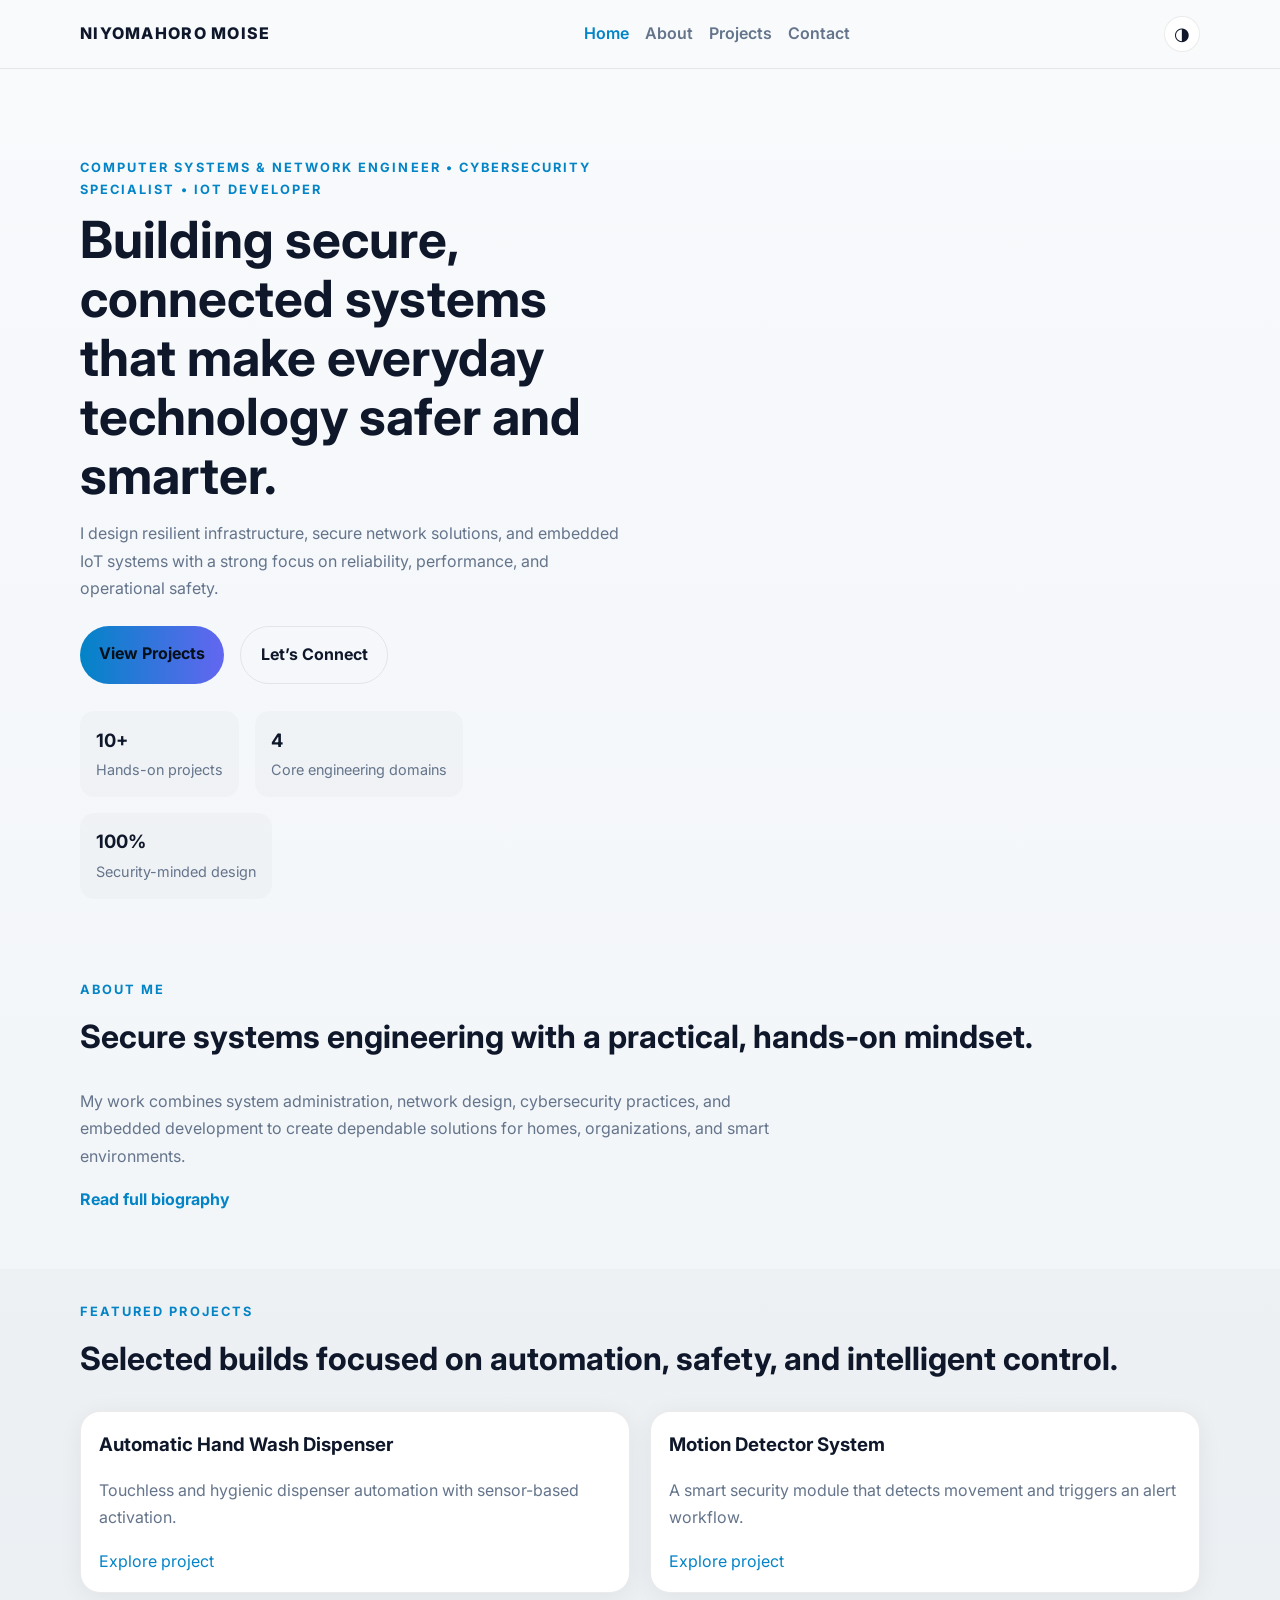
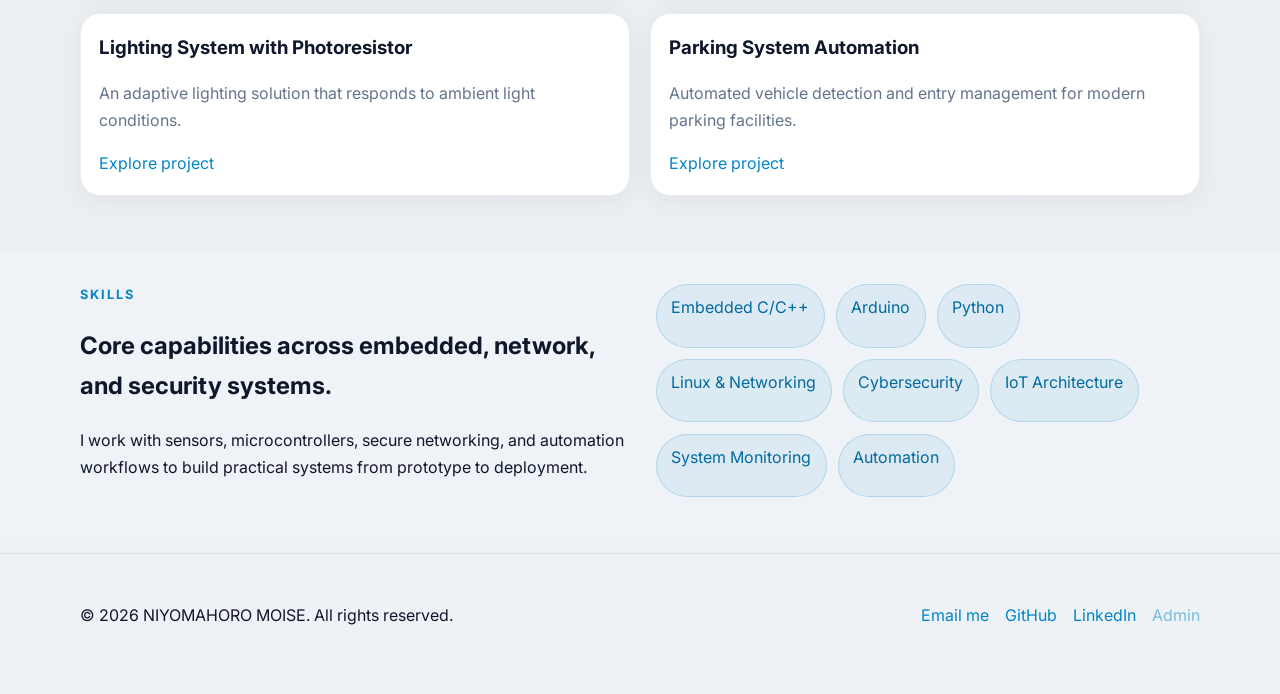
==== commit 90904f68: "Remove all SVG files and legacy static project pages" ====
--- a/index.html
+++ b/index.html
@@ -10,12 +10,10 @@
     <meta name="theme-color" content="#07111d" />
     <meta name="robots" content="index,follow" />
     <title>NIYOMAHORO MOISE | Cybersecurity & IoT Engineer</title>
-    <link rel="icon" type="image/svg+xml" href="favicon.svg" />
     <meta property="og:title" content="NIYOMAHORO MOISE | Cybersecurity & IoT Engineer" />
     <meta property="og:description" content="Portfolio of NIYOMAHORO MOISE, a Computer Systems & Network Engineer, Cybersecurity Specialist, and IoT Developer." />
     <meta property="og:type" content="website" />
     <meta property="og:url" content="https://moiseniyomahoro.github.io/my-portfolio/" />
-    <meta property="og:image" content="https://moiseniyomahoro.github.io/my-portfolio/assets/images/hero-illustration.svg" />
     <meta name="twitter:card" content="summary_large_image" />
     <link rel="preconnect" href="https://fonts.googleapis.com" />
     <link rel="preconnect" href="https://fonts.gstatic.com" crossorigin />
@@ -65,9 +63,7 @@
               <li><strong>100%</strong><span>Security-minded design</span></li>
             </ul>
           </div>
-          <div class="hero-visual">
-            <img src="assets/images/hero-illustration.svg" alt="Cybersecurity and IoT illustration" loading="lazy" />
-          </div>
+
         </div>
       </section>
 
@@ -94,35 +90,31 @@
           </div>
           <div class="card-grid">
             <article class="card">
-              <img src="assets/images/project-handwash.svg" alt="Automatic Hand Wash Dispenser illustration" loading="lazy" />
               <div class="card-body">
                 <h3>Automatic Hand Wash Dispenser</h3>
                 <p>Touchless and hygienic dispenser automation with sensor-based activation.</p>
-                <a href="project-detail.html?id=handwash">Explore project</a>
+                <a href="project_detail.html?id=handwash">Explore project</a>
               </div>
             </article>
             <article class="card">
-              <img src="assets/images/project-motion.svg" alt="Motion Detector System illustration" loading="lazy" />
               <div class="card-body">
                 <h3>Motion Detector System</h3>
                 <p>A smart security module that detects movement and triggers an alert workflow.</p>
-                <a href="project-detail.html?id=motion">Explore project</a>
+                <a href="project_detail.html?id=motion">Explore project</a>
               </div>
             </article>
             <article class="card">
-              <img src="assets/images/project-lighting.svg" alt="Lighting System with Photoresistor illustration" loading="lazy" />
               <div class="card-body">
                 <h3>Lighting System with Photoresistor</h3>
                 <p>An adaptive lighting solution that responds to ambient light conditions.</p>
-                <a href="project-detail.html?id=lighting">Explore project</a>
+                <a href="project_detail.html?id=lighting">Explore project</a>
               </div>
             </article>
             <article class="card">
-              <img src="assets/images/project-parking.svg" alt="Parking System Automation illustration" loading="lazy" />
               <div class="card-body">
                 <h3>Parking System Automation</h3>
                 <p>Automated vehicle detection and entry management for modern parking facilities.</p>
-                <a href="project-detail.html?id=parking">Explore project</a>
+                <a href="project_detail.html?id=parking">Explore project</a>
               </div>
             </article>
           </div>
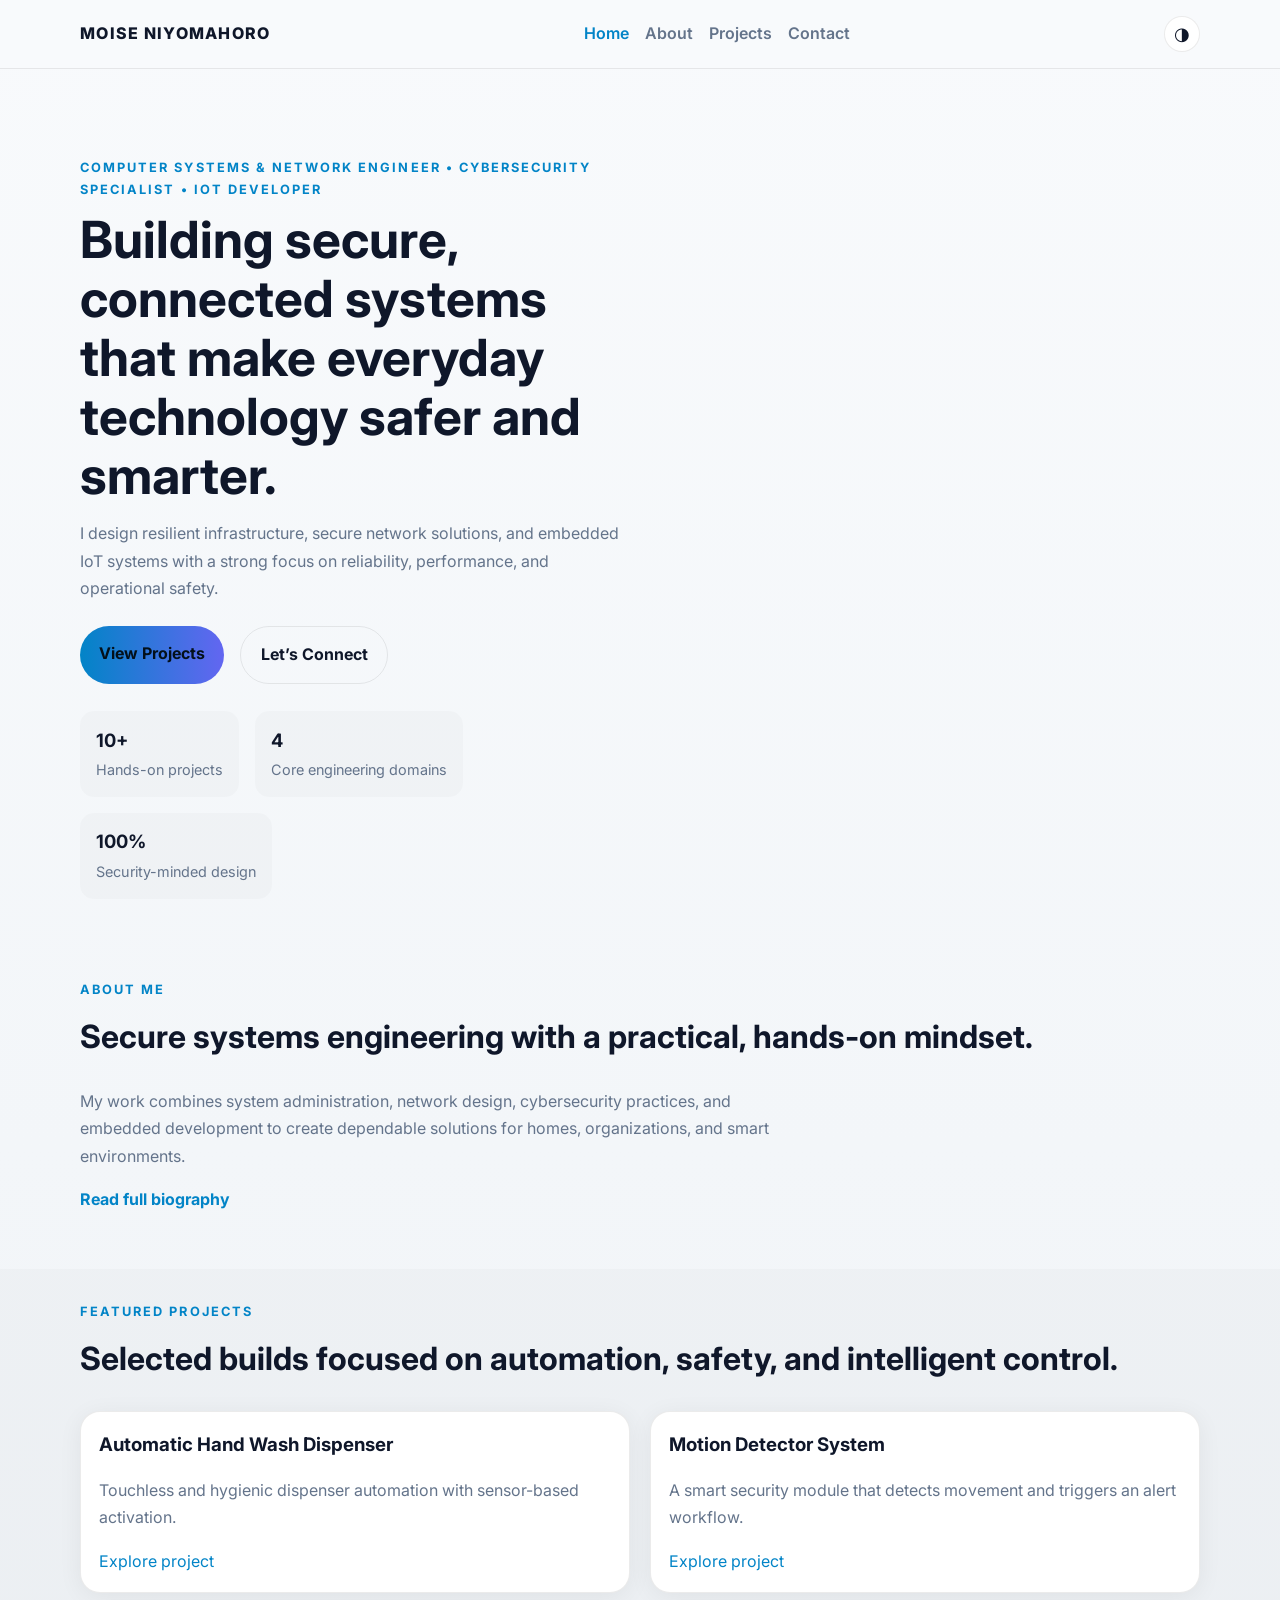
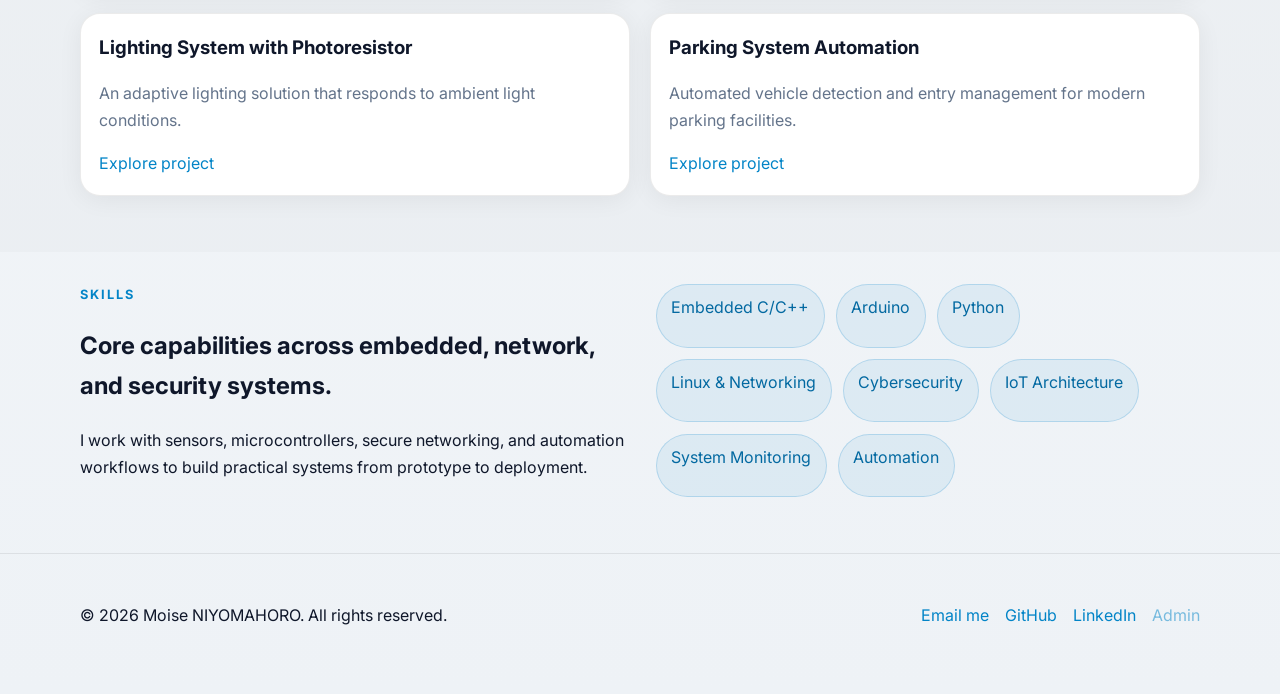
==== commit 8a3b9722: "Rename NIYOMAHORO MOISE to Moise NIYOMAHORO across all files" ====
--- a/index.html
+++ b/index.html
@@ -5,13 +5,13 @@
     <meta name="viewport" content="width=device-width, initial-scale=1.0" />
     <meta
       name="description"
-      content="Portfolio of NIYOMAHORO MOISE, a Computer Systems & Network Engineer, Cybersecurity Specialist, and IoT Developer."
+      content="Portfolio of Moise NIYOMAHORO, a Computer Systems & Network Engineer, Cybersecurity Specialist, and IoT Developer."
     />
     <meta name="theme-color" content="#07111d" />
     <meta name="robots" content="index,follow" />
-    <title>NIYOMAHORO MOISE | Cybersecurity & IoT Engineer</title>
-    <meta property="og:title" content="NIYOMAHORO MOISE | Cybersecurity & IoT Engineer" />
-    <meta property="og:description" content="Portfolio of NIYOMAHORO MOISE, a Computer Systems & Network Engineer, Cybersecurity Specialist, and IoT Developer." />
+    <title>Moise NIYOMAHORO | Cybersecurity & IoT Engineer</title>
+    <meta property="og:title" content="Moise NIYOMAHORO | Cybersecurity & IoT Engineer" />
+    <meta property="og:description" content="Portfolio of Moise NIYOMAHORO, a Computer Systems & Network Engineer, Cybersecurity Specialist, and IoT Developer." />
     <meta property="og:type" content="website" />
     <meta property="og:url" content="https://moiseniyomahoro.github.io/my-portfolio/" />
     <meta name="twitter:card" content="summary_large_image" />
@@ -28,7 +28,7 @@
     <div class="scroll-progress" role="progressbar" aria-label="Page scroll progress"></div>
     <header class="site-header">
       <div class="container nav-wrap">
-        <a class="brand" href="index.html">NIYOMAHORO MOISE</a>
+        <a class="brand" href="index.html">Moise NIYOMAHORO</a>
         <button class="nav-toggle" aria-label="Toggle navigation" aria-expanded="false">
           <span></span><span></span><span></span>
         </button>
@@ -146,7 +146,7 @@
 
     <footer class="site-footer">
       <div class="container footer-wrap">
-        <p>&copy; <span id="year">2026</span> NIYOMAHORO MOISE. All rights reserved.</p>
+        <p>&copy; <span id="year">2026</span> Moise NIYOMAHORO. All rights reserved.</p>
         <div class="footer-links">
           <a href="mailto:moise@example.com">Email me</a>
           <a href="https://github.com/MoiseNiyomahoro" target="_blank" rel="noreferrer">GitHub</a>
